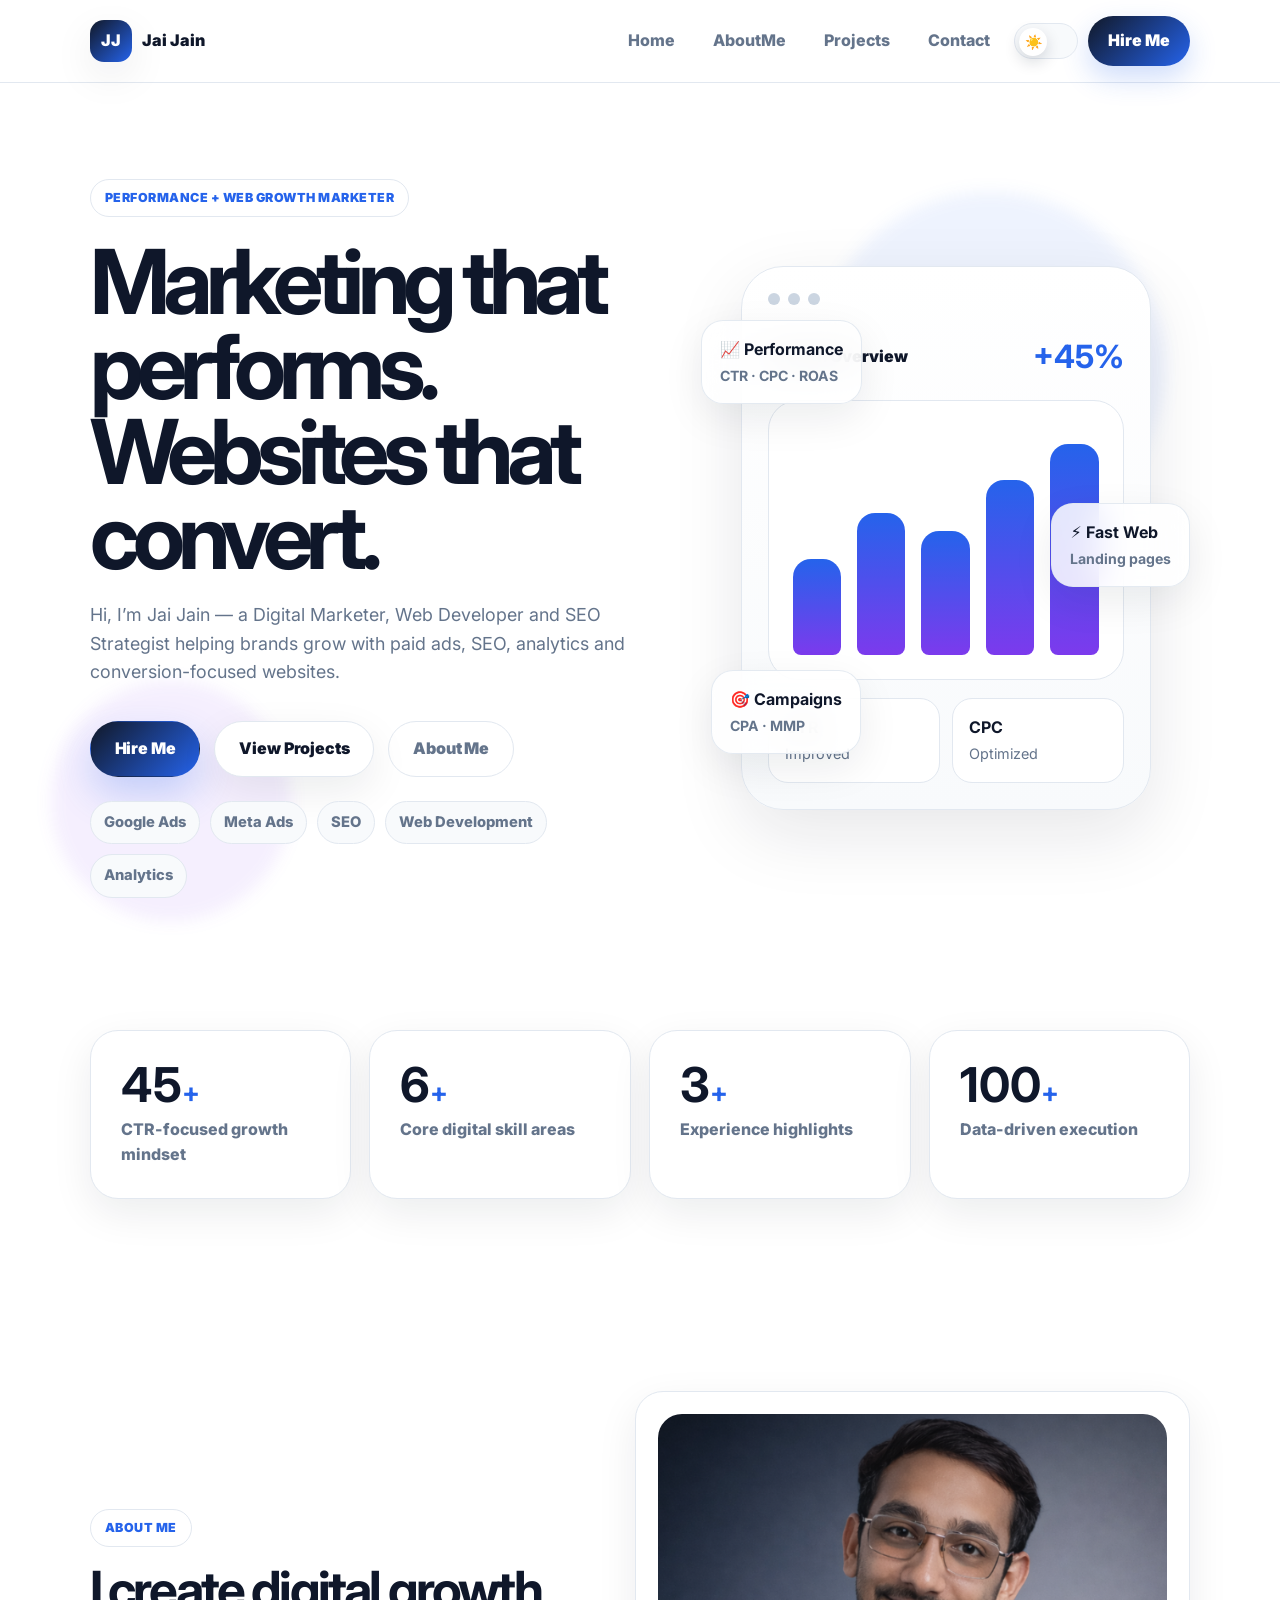
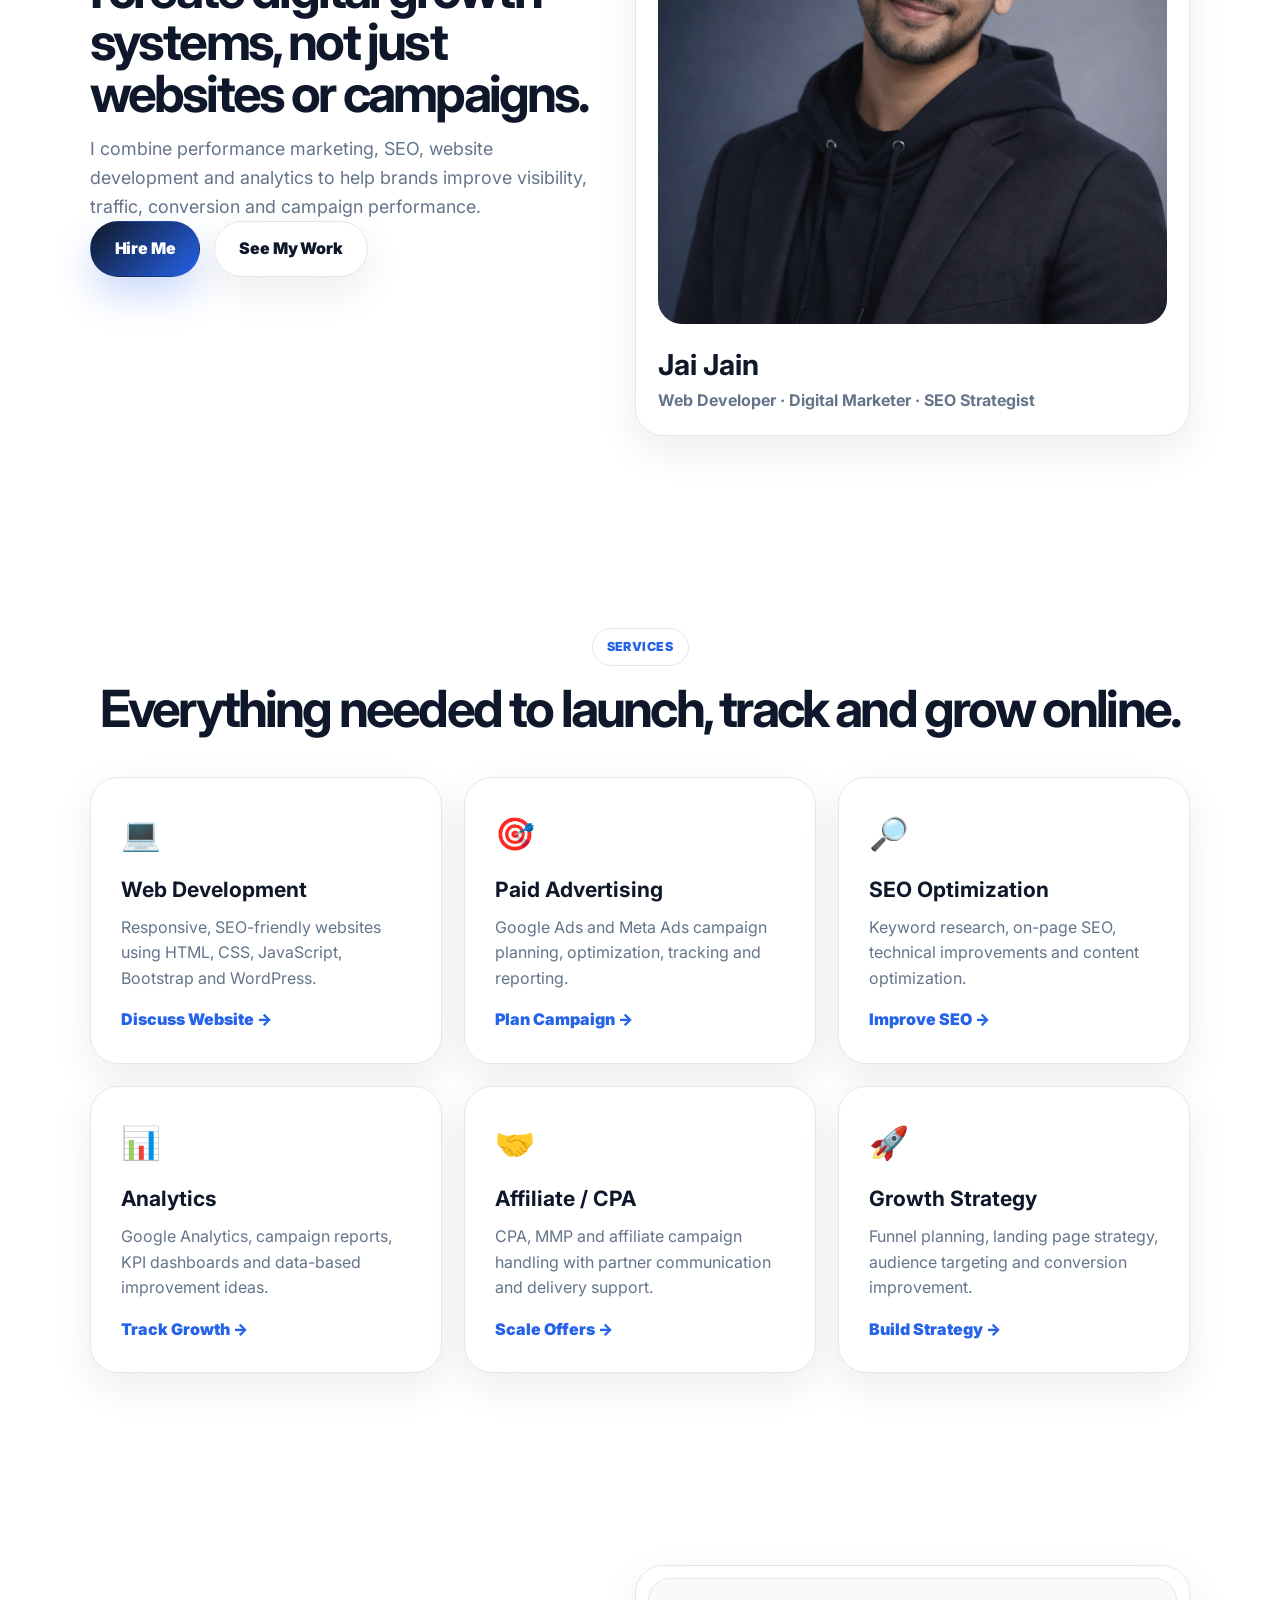
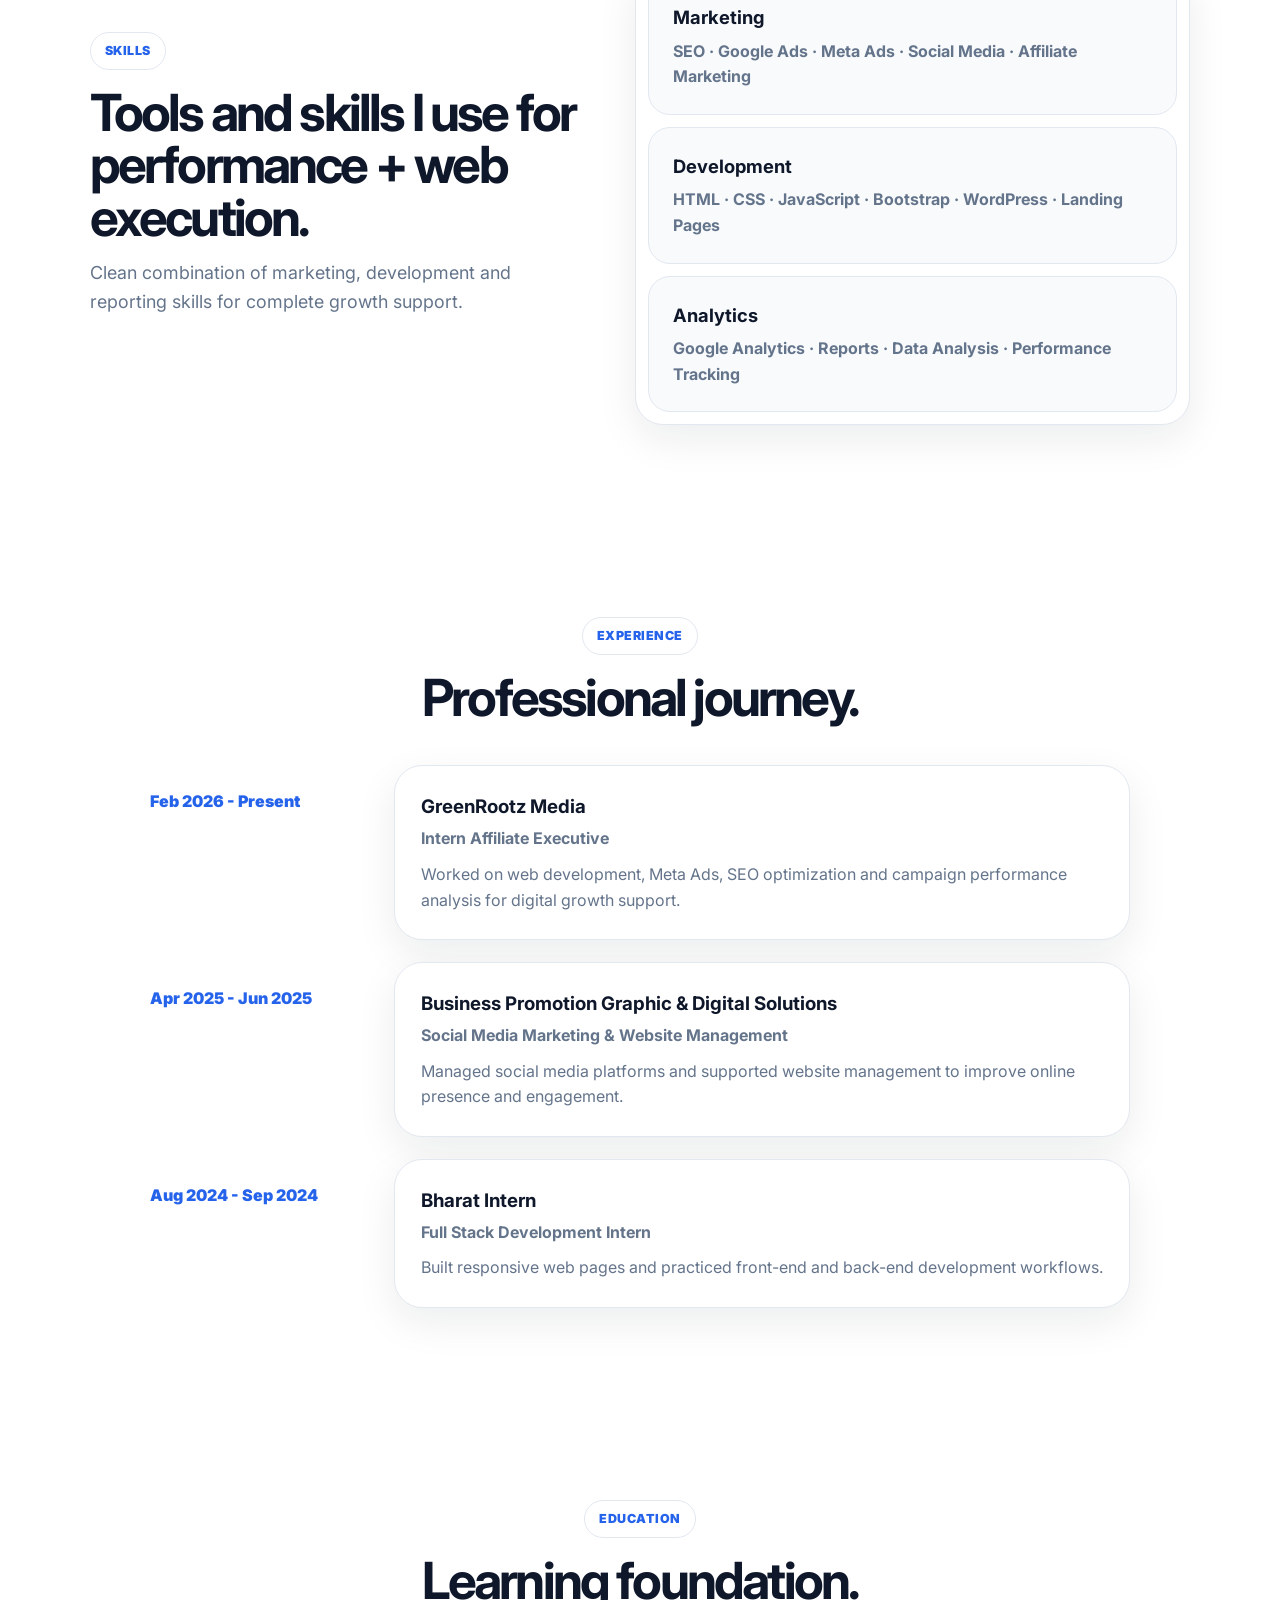
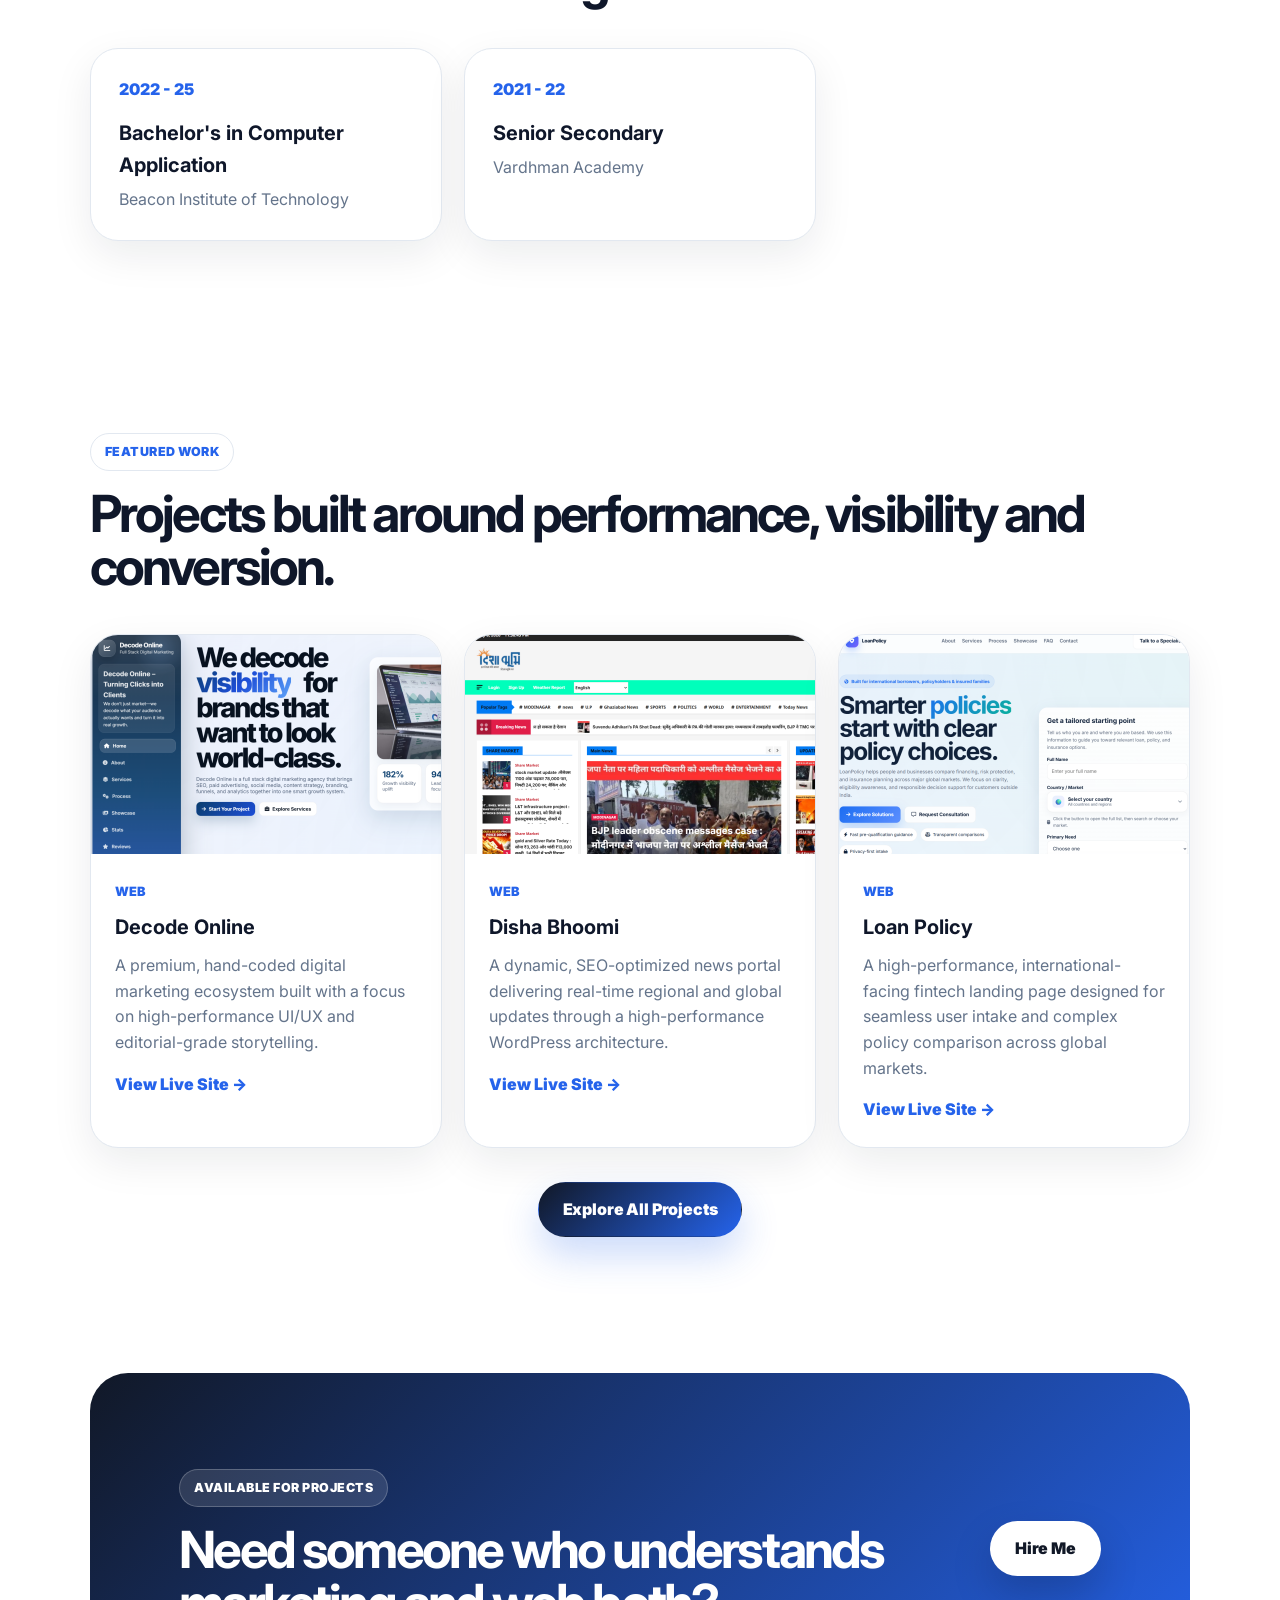
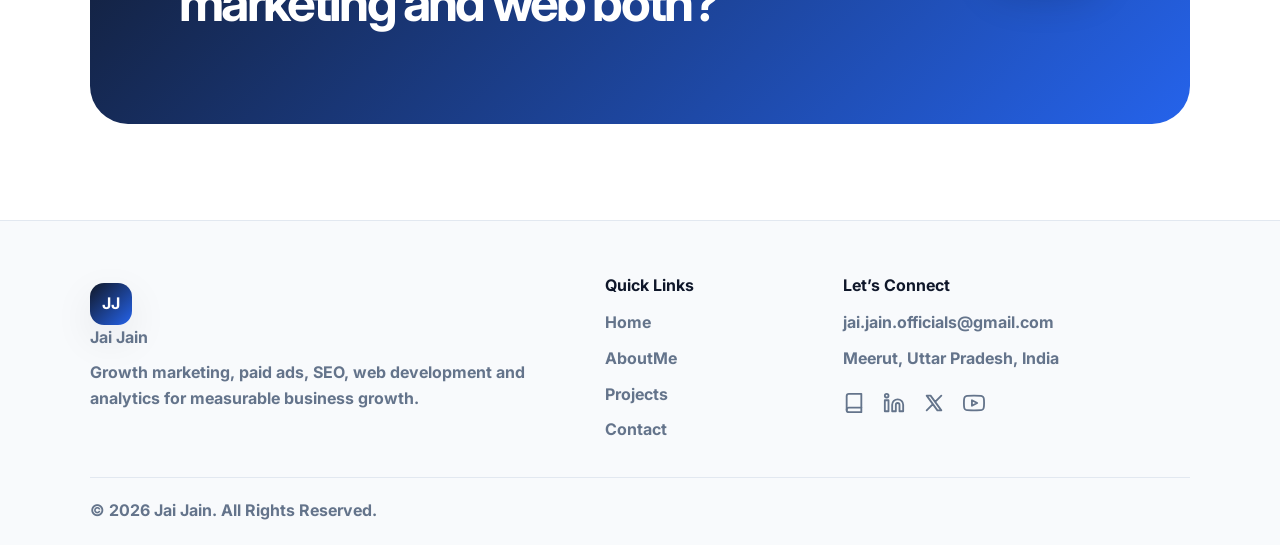
==== index.html @ 730c56a6 "update links" ====
<!DOCTYPE html>
<html lang="en">

<head>
  <meta charset="UTF-8" />
  <meta name="viewport" content="width=device-width, initial-scale=1.0" />
  <meta name="description"
    content="Premium Growth Marketer portfolio for performance marketing, SEO, web development and analytics." />

  <title>Jai Jain | Web Developer & Growth Marketer</title>

  <meta charset="UTF-8">
  <meta name="viewport" content="width=device-width, initial-scale=1.0">

  <meta name="description"
    content="Jai Jain portfolio - Web Developer, SEO Specialist & Growth Marketer. Explore projects, skills, and digital work.">
  <meta name="keywords" content="Jai Jain, Web Developer, SEO, Portfolio, Frontend Developer, Digital Marketing">
  <meta name="author" content="Jai Jain">

  <link rel="canonical" href="https://www.jaijain.in/">

  <!-- Open Graph -->
  <meta property="og:title" content="Jai Jain Portfolio">
  <meta property="og:description" content="Web Developer & Growth Marketer">
  <meta property="og:url" content="https://www.jaijain.in/">
  <meta property="og:type" content="website">

  <!-- Twitter -->
  <meta name="twitter:card" content="summary_large_image">
  <meta name="twitter:title" content="Jai Jain Portfolio">
  <meta name="twitter:description" content="Web Developer & Growth Marketer">


  <title>Jai Jain | Growth Marketer</title>
  <link rel="preconnect" href="https://fonts.googleapis.com">
  <link rel="preconnect" href="https://fonts.gstatic.com" crossorigin>

  <!-- favicon    -->
  <link rel="icon" type="image/png" href="https://www.jaijain.in/assets/images/favicon.png" sizes="48x48">
  <link rel="icon" type="image/png" href="https://www.jaijain.in/assets/images/favicon.png" sizes="96x96">
  <link rel="icon" type="image/png" href="https://www.jaijain.in/assets/images/favicon.png" sizes="192x192">
  <link rel="apple-touch-icon" href="https://www.jaijain.in/assets/images/favicon.png">
  <!-- <link rel="icon" type="image/svg+xml" 
    href="data:image/svg+xml,%3Csvg xmlns='http://www.w3.org/2000/svg' viewBox='0 0 100 100'%3E%3Cdefs%3E%3ClinearGradient id='g' x1='0' y1='0' x2='1' y2='1'%3E%3Cstop offset='0%25' stop-color='%231e3c72'/%3E%3Cstop offset='100%25' stop-color='%232a5298'/%3E%3C/linearGradient%3E%3C/defs%3E%3Crect width='100' height='100' rx='20' fill='url(%23g)'/%3E%3Ctext x='50%25' y='55%25' font-size='45' text-anchor='middle' fill='white' font-family='Arial,sans-serif' font-weight='bold' dy='.3em'%3EJJ%3C/text%3E%3C/svg%3E"> -->
  <link href="https://fonts.googleapis.com/css2?family=Inter:wght@400;500;600;700;800;900&display=swap"
    rel="stylesheet">
  <link rel="stylesheet" href="css/style.css" />

  <!-- Google tag (gtag.js) -->
  <script async src="https://www.googletagmanager.com/gtag/js?id=G-VVVKS3HC2W"></script>
  <script>
    window.dataLayer = window.dataLayer || [];
    function gtag() { dataLayer.push(arguments); }
    gtag('js', new Date());

    gtag('config', 'G-VVVKS3HC2W');
  </script>
</head>

<body>

  <header class="site-header">
    <a class="brand" href="index.html">
      <span class="brand-mark">JJ</span>
      <span class="brand-name">Jai Jain</span>
    </a>

    <button class="menu-toggle" id="menuToggle" aria-label="Open menu">
      <span></span><span></span><span></span>
    </button>

    <nav class="site-nav" id="siteNav">
      <a href="index.html">Home</a>
      <a href="about.html">AboutMe</a>
      <a href="projects.html">Projects</a>
      <a href="contact.html">Contact</a>

      <button class="theme-switch" id="themeToggle" type="button" aria-label="Toggle dark mode">
        <span class="switch-track">
          <span class="switch-thumb">☀️</span>
        </span>
      </button>


      <a class="nav-hire-btn" href="contact.html">Hire Me</a>
    </nav>
  </header>

  <main>
    <section class="hero section">
      <div class="blob blob-one"></div>
      <div class="blob blob-two"></div>

      <div class="hero-copy reveal">
        <span class="eyebrow">Performance + Web Growth Marketer</span>
        <h1>Marketing that performs. Websites that convert.</h1>
        <p class="lead">Hi, I’m Jai Jain — a Digital Marketer, Web Developer and SEO Strategist helping brands grow with
          paid ads, SEO, analytics and conversion-focused websites.</p>

        <div class="hero-actions">
          <a class="btn btn-primary" href="contact.html">Hire Me</a>
          <a class="btn btn-secondary" href="projects.html">View Projects</a>
          <a class="btn btn-clean" href="#about">About Me</a>
        </div>

        <div class="trust-row">
          <span>Google Ads</span><span>Meta Ads</span><span>SEO</span><span>Web Development</span><span>Analytics</span>
        </div>
      </div>

      <div class="hero-visual reveal delay-1">
        <div class="dashboard-card">
          <div class="browser-dots"><span></span><span></span><span></span></div>
          <div class="dashboard-title">
            <span>Growth Overview</span>
            <strong>+45%</strong>
          </div>
          <div class="bars">
            <i style="height:42%"></i><i style="height:62%"></i><i style="height:54%"></i><i style="height:76%"></i><i
              style="height:92%"></i>
          </div>
          <div class="dashboard-metrics">
            <div><strong>CTR</strong><span>Improved</span></div>
            <div><strong>CPC</strong><span>Optimized</span></div>
          </div>
        </div>

        <div class="float-card float-one"><b>📈 Performance</b><span>CTR · CPC · ROAS</span></div>
        <div class="float-card float-two"><b>⚡ Fast Web</b><span>Landing pages</span></div>
        <div class="float-card float-three"><b>🎯 Campaigns</b><span>CPA · MMP</span></div>
      </div>
    </section>

    <section class="stats section reveal">
      <div class="stat-card">
        <h3 data-count="45">0</h3>
        <p>CTR-focused growth mindset</p>
      </div>
      <div class="stat-card">
        <h3 data-count="6">0</h3>
        <p>Core digital skill areas</p>
      </div>
      <div class="stat-card">
        <h3 data-count="3">0</h3>
        <p>Experience highlights</p>
      </div>
      <div class="stat-card">
        <h3 data-count="100">0</h3>
        <p>Data-driven execution</p>
      </div>
    </section>

    <section class="section about-grid" id="about">
      <div class="section-heading reveal">
        <span class="eyebrow">About Me</span>
        <h2>I create digital growth systems, not just websites or campaigns.</h2>
        <p>I combine performance marketing, SEO, website development and analytics to help brands improve visibility,
          traffic, conversion and campaign performance.</p>
        <div class="section-actions">
          <a class="btn btn-primary" href="contact.html">Hire Me</a>
          <a class="btn btn-secondary" href="projects.html">See My Work</a>
        </div>
      </div>

      <div class="profile-card reveal delay-1">
        <img src="assets/images/profile-placeholder.png" alt="Jai Jain profile placeholder">
        <div>
          <h3>Jai Jain</h3>
          <p>Web Developer · Digital Marketer · SEO Strategist</p>
        </div>
      </div>
    </section>

    <section class="section">
      <div class="section-heading center reveal">
        <span class="eyebrow">Services</span>
        <h2>Everything needed to launch, track and grow online.</h2>
      </div>

      <div class="service-grid">
        <article class="service-card reveal"><span>💻</span>
          <h3>Web Development</h3>
          <p>Responsive, SEO-friendly websites using HTML, CSS, JavaScript, Bootstrap and WordPress.</p><a
            href="contact.html">Discuss Website →</a>
        </article>
        <article class="service-card reveal delay-1"><span>🎯</span>
          <h3>Paid Advertising</h3>
          <p>Google Ads and Meta Ads campaign planning, optimization, tracking and reporting.</p><a
            href="contact.html">Plan Campaign →</a>
        </article>
        <article class="service-card reveal delay-2"><span>🔎</span>
          <h3>SEO Optimization</h3>
          <p>Keyword research, on-page SEO, technical improvements and content optimization.</p><a
            href="contact.html">Improve SEO →</a>
        </article>
        <article class="service-card reveal"><span>📊</span>
          <h3>Analytics</h3>
          <p>Google Analytics, campaign reports, KPI dashboards and data-based improvement ideas.</p><a
            href="contact.html">Track Growth →</a>
        </article>
        <article class="service-card reveal delay-1"><span>🤝</span>
          <h3>Affiliate / CPA</h3>
          <p>CPA, MMP and affiliate campaign handling with partner communication and delivery support.</p><a
            href="contact.html">Scale Offers →</a>
        </article>
        <article class="service-card reveal delay-2"><span>🚀</span>
          <h3>Growth Strategy</h3>
          <p>Funnel planning, landing page strategy, audience targeting and conversion improvement.</p><a
            href="contact.html">Build Strategy →</a>
        </article>
      </div>
    </section>

    <section class="section split">
      <div class="section-heading reveal">
        <span class="eyebrow">Skills</span>
        <h2>Tools and skills I use for performance + web execution.</h2>
        <p>Clean combination of marketing, development and reporting skills for complete growth support.</p>
      </div>
      <div class="skill-panel reveal delay-1">
        <div>
          <h4>Marketing</h4>
          <p>SEO · Google Ads · Meta Ads · Social Media · Affiliate Marketing</p>
        </div>
        <div>
          <h4>Development</h4>
          <p>HTML · CSS · JavaScript · Bootstrap · WordPress · Landing Pages</p>
        </div>
        <div>
          <h4>Analytics</h4>
          <p>Google Analytics · Reports · Data Analysis · Performance Tracking</p>
        </div>
      </div>
    </section>

    <section class="section timeline-section">
      <div class="section-heading center reveal">
        <span class="eyebrow">Experience</span>
        <h2>Professional journey.</h2>
      </div>
      <div class="timeline">
        <article class="timeline-item reveal">
          <div class="timeline-date">Feb 2026 - Present</div>
          <div class="timeline-content">
            <h3>GreenRootz Media</h3>
            <h4>Intern Affiliate Executive</h4>
            <p>Worked on web development, Meta Ads, SEO optimization and campaign performance analysis for digital
              growth support.</p>
          </div>
        </article>
        <article class="timeline-item reveal">
          <div class="timeline-date">Apr 2025 - Jun 2025</div>
          <div class="timeline-content">
            <h3>Business Promotion Graphic & Digital Solutions</h3>
            <h4>Social Media Marketing & Website Management</h4>
            <p>Managed social media platforms and supported website management to improve online presence and
              engagement.</p>
          </div>
        </article>
        <article class="timeline-item reveal">
          <div class="timeline-date">Aug 2024 - Sep 2024</div>
          <div class="timeline-content">
            <h3>Bharat Intern</h3>
            <h4>Full Stack Development Intern</h4>
            <p>Built responsive web pages and practiced front-end and back-end development workflows.</p>
          </div>
        </article>
      </div>
    </section>

    <section class="section education-section">
      <div class="section-heading center reveal">
        <span class="eyebrow">Education</span>
        <h2>Learning foundation.</h2>
      </div>
      <div class="education-grid">
        <!-- <article class="education-card reveal"><span>2025 - 26</span><h3>Data Scientist</h3><p>HCL GUVI</p></article> -->
        <article class="education-card reveal delay-1"><span>2022 - 25</span>
          <h3>Bachelor's in Computer Application</h3>
          <p>Beacon Institute of Technology</p>
        </article>
        <article class="education-card reveal delay-2"><span>2021 - 22</span>
          <h3>Senior Secondary</h3>
          <p>Vardhman Academy</p>
        </article>
      </div>
    </section>

    <section class="section featured-projects">
      <div class="section-heading reveal">
        <span class="eyebrow">Featured Work</span>
        <h2>Projects built around performance, visibility and conversion.</h2>
      </div>
      <div class="project-grid compact">
        <article class="project-card reveal"><img src="assets/images/decodeonline.png" alt="decode Online project">
          <div><span>Web</span>
            <h3>Decode Online</h3>
            <p>A premium, hand-coded digital marketing ecosystem built with a focus on high-performance UI/UX and
              editorial-grade storytelling.</p><a href="https://decodeonline.in/" target="_blank">View Live Site →</a>
          </div>
        </article>
        <article class="project-card reveal delay-1"><img src="assets/images/dishabhoomi.png"
            alt="Disha Bhoomi project">
          <div><span>Web</span>
            <h3>Disha Bhoomi</h3>
            <p>A dynamic, SEO-optimized news portal delivering real-time regional and global updates through a
              high-performance WordPress architecture.</p><a href="https://dishabhoomi.com/" target="_blank">View Live
              Site →</a>
          </div>
        </article>
        <article class="project-card reveal delay-2"><img src="assets/images/loanpolicy.png" alt="Loan Policy project">
          <div><span>Web</span>
            <h3>Loan Policy</h3>
            <p>A high-performance, international-facing fintech landing page designed for seamless user intake and
              complex policy comparison across global markets.</p><a
              href="https://decode-with-jai.github.io/loan-policy-template/" target="_blank">View Live Site →</a>
          </div>
        </article>
      </div>
      <div class="center-btn reveal"><a class="btn btn-primary" href="projects.html">Explore All Projects</a></div>
    </section>

    <section class="section cta-section reveal">
      <div>
        <span class="eyebrow">Available for projects</span>
        <h2>Need someone who understands marketing and web both?</h2>
      </div>
      <a class="btn btn-light" href="contact.html">Hire Me</a>
    </section>
  </main>

  <footer class="footer">
    <div class="footer-grid">
      <div>
        <a class="brand footer-brand" href="index.html">
          <span class="brand-mark">JJ</span>
          <span>Jai Jain</span>
        </a>
        <p>Growth marketing, paid ads, SEO, web development and analytics for measurable business growth.</p>
      </div>
      <div>
        <h4>Quick Links</h4>
        <a href="index.html">Home</a>
        <a href="about.html">AboutMe</a>
        <a href="projects.html">Projects</a>
        <a href="contact.html">Contact</a>
      </div>
      <div>
        <h4>Let’s Connect</h4>
        <a href="mailto:jai.jain.officials@gmail.com">jai.jain.officials@gmail.com</a>
        <p>Meerut, Uttar Pradesh, India</p>

        <div class="social-links">
          <a href="https://decodewithjai.blogspot.com/" target="_blank" aria-label="Blog">
            <svg viewBox="0 0 24 24" fill="none" stroke="currentColor" stroke-width="2" stroke-linecap="round"
              stroke-linejoin="round">
              <path d="M4 19.5A2.5 2.5 0 0 1 6.5 17H20"></path>
              <path d="M6.5 2H20v20H6.5A2.5 2.5 0 0 1 4 19.5v-15A2.5 2.5 0 0 1 6.5 2z"></path>
            </svg>
          </a>

          <a href="https://www.linkedin.com/in/-jai-jain/" target="_blank" aria-label="LinkedIn">
            <svg viewBox="0 0 24 24" fill="none" stroke="currentColor" stroke-width="2" stroke-linecap="round"
              stroke-linejoin="round">
              <path d="M16 8a6 6 0 0 1 6 6v7h-4v-7a2 2 0 0 0-2-2 2 2 0 0 0-2 2v7h-4v-7a6 6 0 0 1 6-6z"></path>
              <rect x="2" y="9" width="4" height="12"></rect>
              <circle cx="4" cy="4" r="2"></circle>
            </svg>
          </a>

          <a href="https://x.com/Jai_Jain_" target="_blank" aria-label="X">
            <svg viewBox="0 0 24 24" fill="none" stroke="currentColor" stroke-width="2" stroke-linecap="round"
              stroke-linejoin="round">
              <path d="M4 4l11.733 16h4.267l-11.733 -16zM4 20l6.768 -6.768M13.232 10.768l6.768 -6.768"></path>
            </svg>
          </a>

          <a href="https://www.youtube.com/@decodewiithjai" target="_blank" aria-label="YouTube">
            <svg viewBox="0 0 24 24" fill="none" stroke="currentColor" stroke-width="2" stroke-linecap="round"
              stroke-linejoin="round">
              <path
                d="M22.54 6.42a2.78 2.78 0 0 0-1.94-2C18.88 4 12 4 12 4s-6.88 0-8.6.42a2.78 2.78 0 0 0-1.94 2C1 8.14 1 12 1 12s0 3.86.42 5.58a2.78 2.78 0 0 0 1.94 2C5.12 20 12 20 12 20s6.88 0 8.6-.42a2.78 2.78 0 0 0 1.94-2C23 15.86 23 12 23 12s0-3.86-.42-5.58z">
              </path>
              <polygon points="9.75 15.02 15.5 12 9.75 8.98 9.75 15.02"></polygon>
            </svg>
          </a>
        </div>
      </div>
    </div>
    <div class="footer-bottom">© 2026 Jai Jain. All Rights Reserved.</div>
  </footer>
  <script src="js/script.js"></script>
</body>

</html>
---- css/style.css ----
:root{
  --bg:#ffffff;
  --soft:#f8fafc;
  --card:#ffffff;
  --text:#0f172a;
  --muted:#64748b;
  --line:#e2e8f0;
  --primary:#111827;
  --blue:#2563eb;
  --purple:#7c3aed;
  --success:#059669;
  --shadow:0 24px 70px rgba(15,23,42,.10);
  --shadow-soft:0 14px 40px rgba(15,23,42,.08);
  --radius:28px;
}

body.dark{
  --bg:#070a12;
  --soft:#0f172a;
  --card:#111827;
  --text:#f8fafc;
  --muted:#cbd5e1;
  --line:#273449;
  --primary:#f8fafc;
  --blue:#60a5fa;
  --purple:#a78bfa;
  --shadow:0 24px 70px rgba(0,0,0,.42);
  --shadow-soft:0 14px 40px rgba(0,0,0,.32);
}

*{box-sizing:border-box;margin:0;padding:0}
html{scroll-behavior:smooth}
body{
  font-family:'Inter',system-ui,-apple-system,BlinkMacSystemFont,"Segoe UI",sans-serif;
  background:var(--bg);
  color:var(--text);
  line-height:1.6;
  transition:background .28s ease,color .28s ease;
}
a{text-decoration:none;color:inherit}
img{display:block;max-width:100%}
.section{padding:96px 7%}

/* Header */
.site-header{
  position:sticky;
  top:0;
  z-index:3000;
  display:flex;
  justify-content:space-between;
  align-items:center;
  padding:16px 7%;
  background:rgba(255,255,255,.82);
  backdrop-filter:blur(20px);
  border-bottom:1px solid var(--line);
}
body.dark .site-header{background:rgba(7,10,18,.82)}
.brand{display:flex;align-items:center;gap:10px;font-weight:900}
.brand-mark{
  width:42px;height:42px;border-radius:14px;
  display:grid;place-items:center;
  background:linear-gradient(135deg,#111827,#2563eb);
  color:white;
  box-shadow:var(--shadow-soft);
}
.site-nav{display:flex;align-items:center;gap:10px}
.site-nav a:not(.nav-hire-btn){
  padding:10px 14px;
  border-radius:999px;
  color:var(--muted);
  font-weight:800;
}
.site-nav a:not(.nav-hire-btn):hover{background:var(--soft);color:var(--text)}
.nav-hire-btn{
  padding:12px 20px;
  border-radius:999px;
  color:white;
  background:linear-gradient(135deg,#111827,#2563eb);
  font-weight:900;
  box-shadow:0 12px 28px rgba(37,99,235,.22);
  transition:.25s ease;
}
.nav-hire-btn:hover{transform:translateY(-2px);box-shadow:0 18px 38px rgba(37,99,235,.30)}
.theme-switch{
  width:64px;height:36px;
  padding:0;
  border:1px solid var(--line);
  border-radius:999px;
  background:var(--soft);
  cursor:pointer;
  position:relative;
}
.switch-track{display:block;position:relative;width:100%;height:100%}
.switch-thumb{
  position:absolute;left:4px;top:4px;
  width:28px;height:28px;
  display:grid;place-items:center;
  border-radius:50%;
  background:white;
  box-shadow:0 6px 16px rgba(15,23,42,.16);
  font-size:14px;
  transition:.28s ease;
}
body.dark .switch-thumb{left:30px;background:#1e293b}
.menu-toggle{display:none;background:transparent;border:0;gap:5px;flex-direction:column}
.menu-toggle span{width:24px;height:2px;background:var(--text);display:block;border-radius:99px}

/* Buttons */
.btn{
  display:inline-flex;
  align-items:center;
  justify-content:center;
  gap:8px;
  min-height:52px;
  padding:14px 24px;
  border-radius:999px;
  border:1px solid transparent;
  font-weight:900;
  letter-spacing:-.01em;
  cursor:pointer;
  transition:transform .24s ease, box-shadow .24s ease, background .24s ease, border-color .24s ease;
}
.btn:hover{transform:translateY(-3px)}
.btn-primary{
  background:linear-gradient(135deg,#111827,#2563eb);
  color:white;
  box-shadow:0 18px 38px rgba(37,99,235,.24);
}
.btn-primary:hover{box-shadow:0 24px 52px rgba(37,99,235,.32)}
.btn-secondary{
  background:var(--card);
  color:var(--text);
  border-color:var(--line);
  box-shadow:var(--shadow-soft);
}
.btn-secondary:hover{border-color:var(--blue)}
.btn-clean{
  background:transparent;
  color:var(--muted);
  border-color:var(--line);
}
.btn-clean:hover{background:var(--soft);color:var(--text)}
.btn-light{
  background:white;
  color:#111827;
  box-shadow:0 18px 40px rgba(0,0,0,.18);
}
.section-actions,.hero-actions,.page-actions{display:flex;gap:14px;flex-wrap:wrap}

/* Hero */
.hero{
  min-height:calc(100vh - 75px);
  display:grid;
  grid-template-columns:1.05fr .95fr;
  align-items:center;
  gap:70px;
  position:relative;
  overflow:visible;
}
.blob{position:absolute;border-radius:999px;pointer-events:none;z-index:0;filter:blur(8px)}
.blob-one{width:350px;height:350px;background:rgba(37,99,235,.08);right:9%;top:12%}
.blob-two{width:240px;height:240px;background:rgba(124,58,237,.08);left:4%;bottom:8%}
.hero-copy,.hero-visual{position:relative;z-index:5}
.eyebrow{
  display:inline-flex;
  align-items:center;
  padding:8px 14px;
  border-radius:999px;
  border:1px solid var(--line);
  background:var(--card);
  color:var(--blue);
  font-size:.78rem;
  font-weight:900;
  text-transform:uppercase;
  letter-spacing:.04em;
}
.hero h1,.page-hero h1{
  font-size:clamp(3.1rem,7vw,6.3rem);
  line-height:.95;
  letter-spacing:-.075em;
  margin:22px 0;
}
.lead,.page-hero p,.section-heading p{
  color:var(--muted);
  font-size:1.12rem;
  max-width:740px;
}
.hero-actions{margin:34px 0 24px}
.trust-row{display:flex;gap:10px;flex-wrap:wrap}
.trust-row span{
  padding:9px 13px;
  border:1px solid var(--line);
  border-radius:999px;
  background:var(--soft);
  color:var(--muted);
  font-weight:800;
  font-size:.92rem;
}

/* Hero visual fixed upper layer */
.hero-visual{
  min-height:560px;
  display:grid;
  place-items:center;
  overflow:visible;
}
.dashboard-card{
  width:min(410px,92vw);
  min-height:520px;
  border-radius:42px;
  background:linear-gradient(180deg,var(--card),var(--soft));
  border:1px solid var(--line);
  box-shadow:var(--shadow);
  padding:26px;
  position:relative;
  z-index:20;
}
.browser-dots{display:flex;gap:8px;margin-bottom:26px}
.browser-dots span{width:12px;height:12px;border-radius:50%;background:#cbd5e1}
.dashboard-title{display:flex;justify-content:space-between;align-items:center;margin-bottom:18px}
.dashboard-title span{font-weight:900}
.dashboard-title strong{font-size:2rem;color:var(--blue)}
.bars{
  height:280px;
  display:flex;
  align-items:end;
  gap:16px;
  padding:24px;
  border-radius:30px;
  background:var(--bg);
  border:1px solid var(--line);
}
.bars i{
  flex:1;
  border-radius:18px 18px 8px 8px;
  background:linear-gradient(180deg,var(--blue),var(--purple));
}
.dashboard-metrics{display:grid;grid-template-columns:1fr 1fr;gap:12px;margin-top:18px}
.dashboard-metrics div{padding:16px;border-radius:20px;background:var(--bg);border:1px solid var(--line)}
.dashboard-metrics strong{display:block}
.dashboard-metrics span{color:var(--muted);font-size:.9rem}
.float-card{
  position:absolute;
  z-index:999;
  padding:16px 18px;
  border-radius:22px;
  display:grid;
  gap:2px;
  background:rgba(255,255,255,.86);
  backdrop-filter:blur(18px);
  border:1px solid rgba(226,232,240,.9);
  box-shadow:var(--shadow-soft);
  animation:float 4.5s ease-in-out infinite;
}
body.dark .float-card{background:rgba(17,24,39,.86);border-color:#273449}
.float-card span{color:var(--muted);font-size:.88rem;font-weight:700}
.float-one{top:62px;left:0}
.float-two{right:0;top:245px;animation-delay:.7s}
.float-three{left:10px;bottom:64px;animation-delay:1.2s}
@keyframes float{0%,100%{transform:translateY(0)}50%{transform:translateY(-18px)}}

/* Sections */
.stats{
  display:grid;
  grid-template-columns:repeat(4,1fr);
  gap:18px;
  padding-top:36px;
}
.stat-card,.service-card,.education-card,.timeline-content,.contact-card,.contact-form,.profile-card,.skill-panel,.project-card{
  background:var(--card);
  border:1px solid var(--line);
  border-radius:var(--radius);
  box-shadow:var(--shadow-soft);
}
.stat-card{padding:30px}
.stat-card h3{font-size:3rem;line-height:1}
.stat-card h3::after{content:"+";font-size:1.7rem;color:var(--blue)}
.stat-card p{color:var(--muted);font-weight:800;margin-top:8px}
.section-heading{margin-bottom:42px}
.section-heading.center{text-align:center;margin-inline:auto}
.section-heading.center p{margin-inline:auto}
.section-heading h2{
  font-size:clamp(2rem,4vw,4rem);
  line-height:1.02;
  letter-spacing:-.055em;
  margin:16px 0;
}
.about-grid,.split,.contact-grid{
  display:grid;
  grid-template-columns:.95fr 1.05fr;
  gap:42px;
  align-items:center;
}
.profile-card{padding:22px;display:grid;gap:18px}
.profile-card img{border-radius:24px;background:var(--soft)}
.profile-card h3{font-size:1.8rem}
.profile-card p{color:var(--muted);font-weight:700}
.service-grid,.education-grid,.project-grid{
  display:grid;
  grid-template-columns:repeat(3,1fr);
  gap:22px;
}
.service-card{padding:30px;transition:.24s ease}
.service-card:hover,.project-card:hover{transform:translateY(-7px)}
.service-card span{font-size:2rem}
.service-card h3{font-size:1.32rem;margin:14px 0 8px}
.service-card p,.education-card p,.timeline-content p,.project-card p{color:var(--muted)}
.service-card a,.project-card a{display:inline-block;margin-top:16px;color:var(--blue);font-weight:900}
.skill-panel{padding:12px;display:grid;gap:12px}
.skill-panel div{padding:24px;border-radius:22px;background:var(--soft);border:1px solid var(--line)}
.skill-panel h4{font-size:1.15rem;margin-bottom:6px}
.skill-panel p{color:var(--muted);font-weight:700}
.timeline{max-width:980px;margin:0 auto;display:grid;gap:22px}
.timeline-item{display:grid;grid-template-columns:220px 1fr;gap:24px;align-items:start}
.timeline-date{font-weight:900;color:var(--blue);padding-top:24px}
.timeline-content{padding:26px}
.timeline-content h4{color:var(--muted);margin:4px 0 10px}
.education-card{padding:28px}
.education-card span{font-weight:900;color:var(--blue)}
.education-card h3{font-size:1.25rem;margin:14px 0 6px}
.project-card{overflow:hidden;transition:.24s ease}
.project-card img{aspect-ratio:16/10;object-fit:cover;background:var(--soft)}
.project-card div{padding:24px}
.project-card span{color:var(--blue);font-weight:900;font-size:.8rem;text-transform:uppercase}
.project-card h3{font-size:1.25rem;margin:8px 0 10px}
.center-btn{text-align:center;margin-top:34px}
.cta-section{
  margin:40px 7% 96px;
  border-radius:38px;
  background:linear-gradient(135deg,#111827,#2563eb);
  color:white;
  display:flex;
  align-items:center;
  justify-content:space-between;
  gap:24px;
}
.cta-section .eyebrow{background:rgba(255,255,255,.12);border-color:rgba(255,255,255,.22);color:white}
.cta-section h2{font-size:clamp(2rem,4vw,4rem);line-height:1.02;letter-spacing:-.055em;margin-top:16px;max-width:780px}

/* Pages */
.page-hero{text-align:center;padding-top:118px;padding-bottom:64px}
.page-hero .eyebrow,.page-hero p{margin-inline:auto}
.page-actions{justify-content:center;margin-top:28px}
.filter-bar{display:flex;justify-content:center;flex-wrap:wrap;gap:10px;margin-bottom:34px}
.filter-btn{
  border:1px solid var(--line);
  background:var(--card);
  color:var(--text);
  padding:12px 18px;
  border-radius:999px;
  font-weight:900;
  cursor:pointer;
  transition:.24s ease;
}
.filter-btn.active,.filter-btn:hover{background:linear-gradient(135deg,#111827,#2563eb);color:white;transform:translateY(-2px)}
.contact-grid{align-items:start}
.contact-info h2{font-size:2rem;margin-bottom:22px}
.contact-card{padding:22px;display:flex;gap:14px;align-items:flex-start;margin-bottom:14px}
.contact-card span{font-size:1.6rem}
.contact-card a,.contact-card p{color:var(--muted);font-weight:700}
.contact-form{padding:30px;display:grid;gap:18px}
.contact-form label{font-weight:900}
.contact-form input,.contact-form select,.contact-form textarea{
  width:100%;
  margin-top:8px;
  padding:15px 16px;
  border-radius:16px;
  border:1px solid var(--line);
  background:var(--soft);
  color:var(--text);
  outline:none;
  font:inherit;
}
.contact-form input:focus,.contact-form textarea:focus,.contact-form select:focus{border-color:var(--blue);box-shadow:0 0 0 4px rgba(37,99,235,.12)}
.form-note{color:var(--muted);font-size:.92rem}

/* Footer */
.footer{border-top:1px solid var(--line);background:var(--soft);padding:52px 7% 22px}
.footer-grid{display:grid;grid-template-columns:1.4fr .6fr 1fr;gap:30px}
.footer p,.footer a{display:block;color:var(--muted);margin-top:10px;font-weight:700}
.footer h4{margin-bottom:12px}
.footer-bottom{border-top:1px solid var(--line);margin-top:34px;padding-top:20px;color:var(--muted);font-weight:700}

/* Animations */
.reveal{opacity:0;transform:translateY(24px);transition:opacity .7s ease,transform .7s ease}
.reveal.show{opacity:1;transform:translateY(0)}
.delay-1{transition-delay:.12s}
.delay-2{transition-delay:.22s}

@media(max-width:1050px){
  .hero,.about-grid,.split,.contact-grid{grid-template-columns:1fr}
  .hero{gap:32px;padding-top:70px}
  .stats,.service-grid,.education-grid,.project-grid{grid-template-columns:repeat(2,1fr)}
}
@media(max-width:760px){
  .section{padding:72px 5%}
  .site-header{padding:14px 5%}
  .menu-toggle{display:flex}
  .site-nav{
    position:absolute;
    top:72px;
    left:5%;
    right:5%;
    display:none;
    flex-direction:column;
    align-items:stretch;
    padding:14px;
    border:1px solid var(--line);
    border-radius:24px;
    background:var(--card);
    box-shadow:var(--shadow);

    .theme-switch {
    width: 64px !important;       /* Fix the width so it's not full-screen */
    margin: 15px auto !important; /* This forces it to the center */
    display: flex !important;     /* Ensures it stays visible */
    justify-content: center;
  }

  .switch-track {
    width: 100%;
  }
  }
  .site-nav.open{display:flex}
  .site-nav a,.theme-switch,.nav-hire-btn{width:100%;justify-content:center;text-align:center}
  .theme-switch{margin:auto}
  .hero h1,.page-hero h1{font-size:3.1rem}
  .hero-actions,.section-actions,.page-actions{flex-direction:column}
  .btn{width:100%}
  .stats,.service-grid,.education-grid,.project-grid{grid-template-columns:1fr}
  .timeline-item{grid-template-columns:1fr}
  .timeline-date{padding-top:0}
  .footer-grid{grid-template-columns:1fr}
  .cta-section{margin:20px 5% 72px;flex-direction:column;align-items:flex-start}
  .hero-visual{display:block;min-height:auto}
  .dashboard-card{margin:auto}
  .float-card{position:relative;top:auto;left:auto;right:auto;bottom:auto;width:100%;margin-top:12px;animation:none}
}

/* social media links css  */

.social-links {
  display: flex;
  gap: 18px;
  margin-top: 20px;
}

.social-links a {
  display: inline-flex;
  transition: transform 0.3s cubic-bezier(0.175, 0.885, 0.32, 1.275);
  margin-top: 0 !important;
}

.social-links svg {
  width: 22px;
  height: 22px;
  color: var(--muted);
  transition: color 0.3s ease;
}

.social-links a:hover {
  transform: translateY(-4px);
}

.social-links a:hover svg {
  color: var(--blue);
}

/* Ensure icons stay together on mobile */
@media (max-width: 760px) {
  .social-links {
    margin-top: 25px;
    gap: 22px;
  }
}
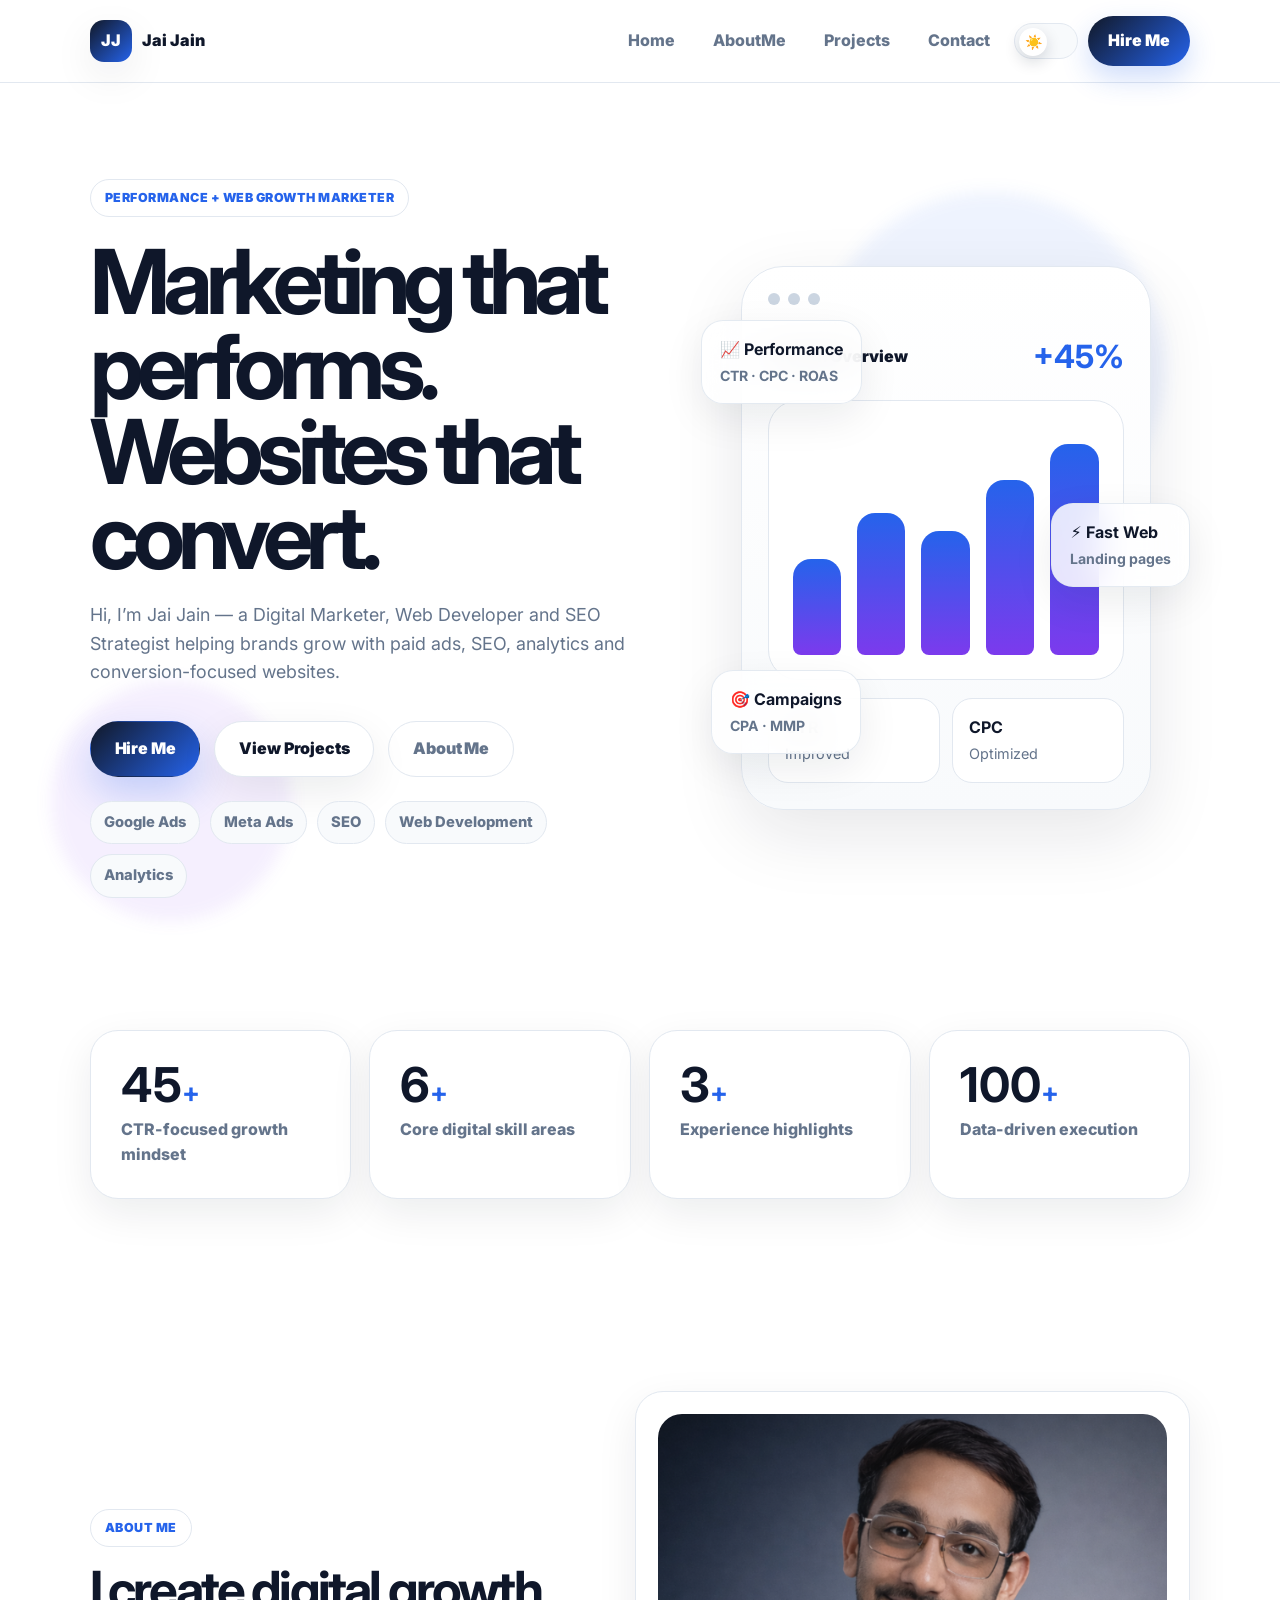
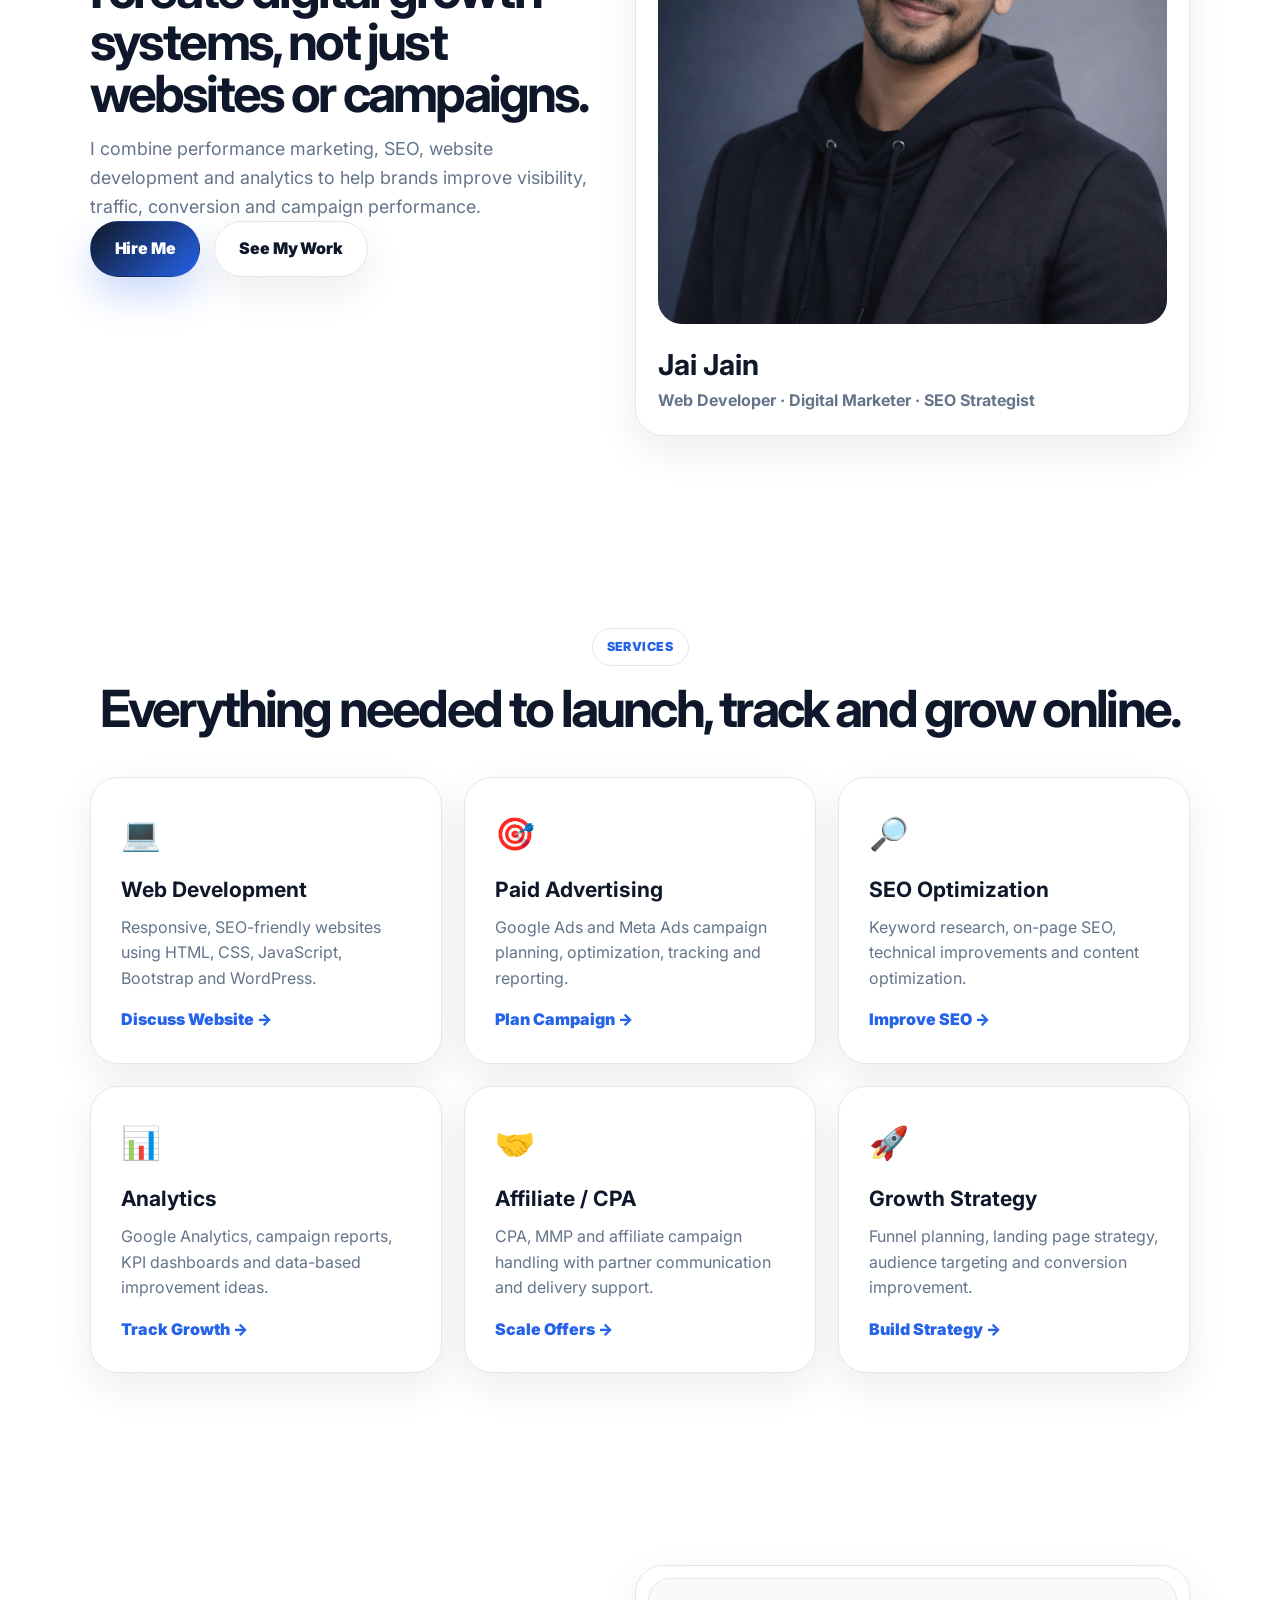
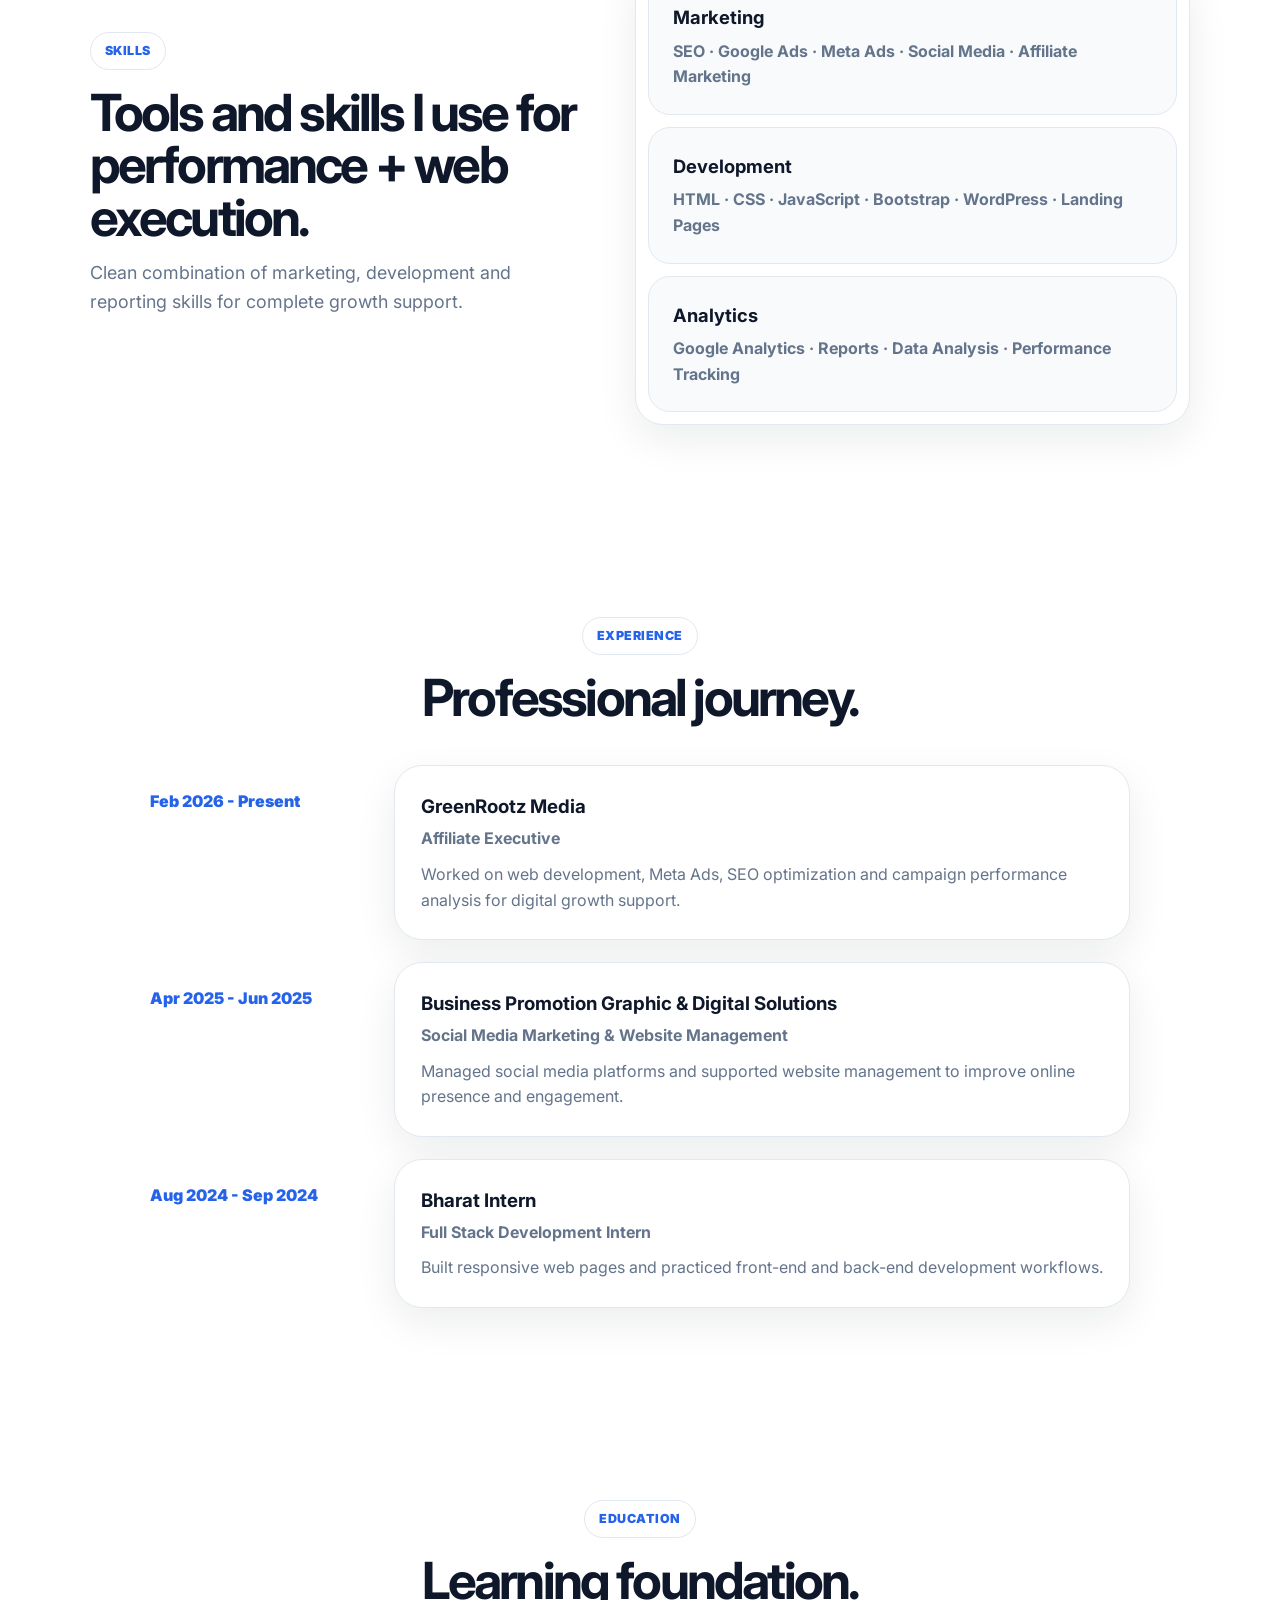
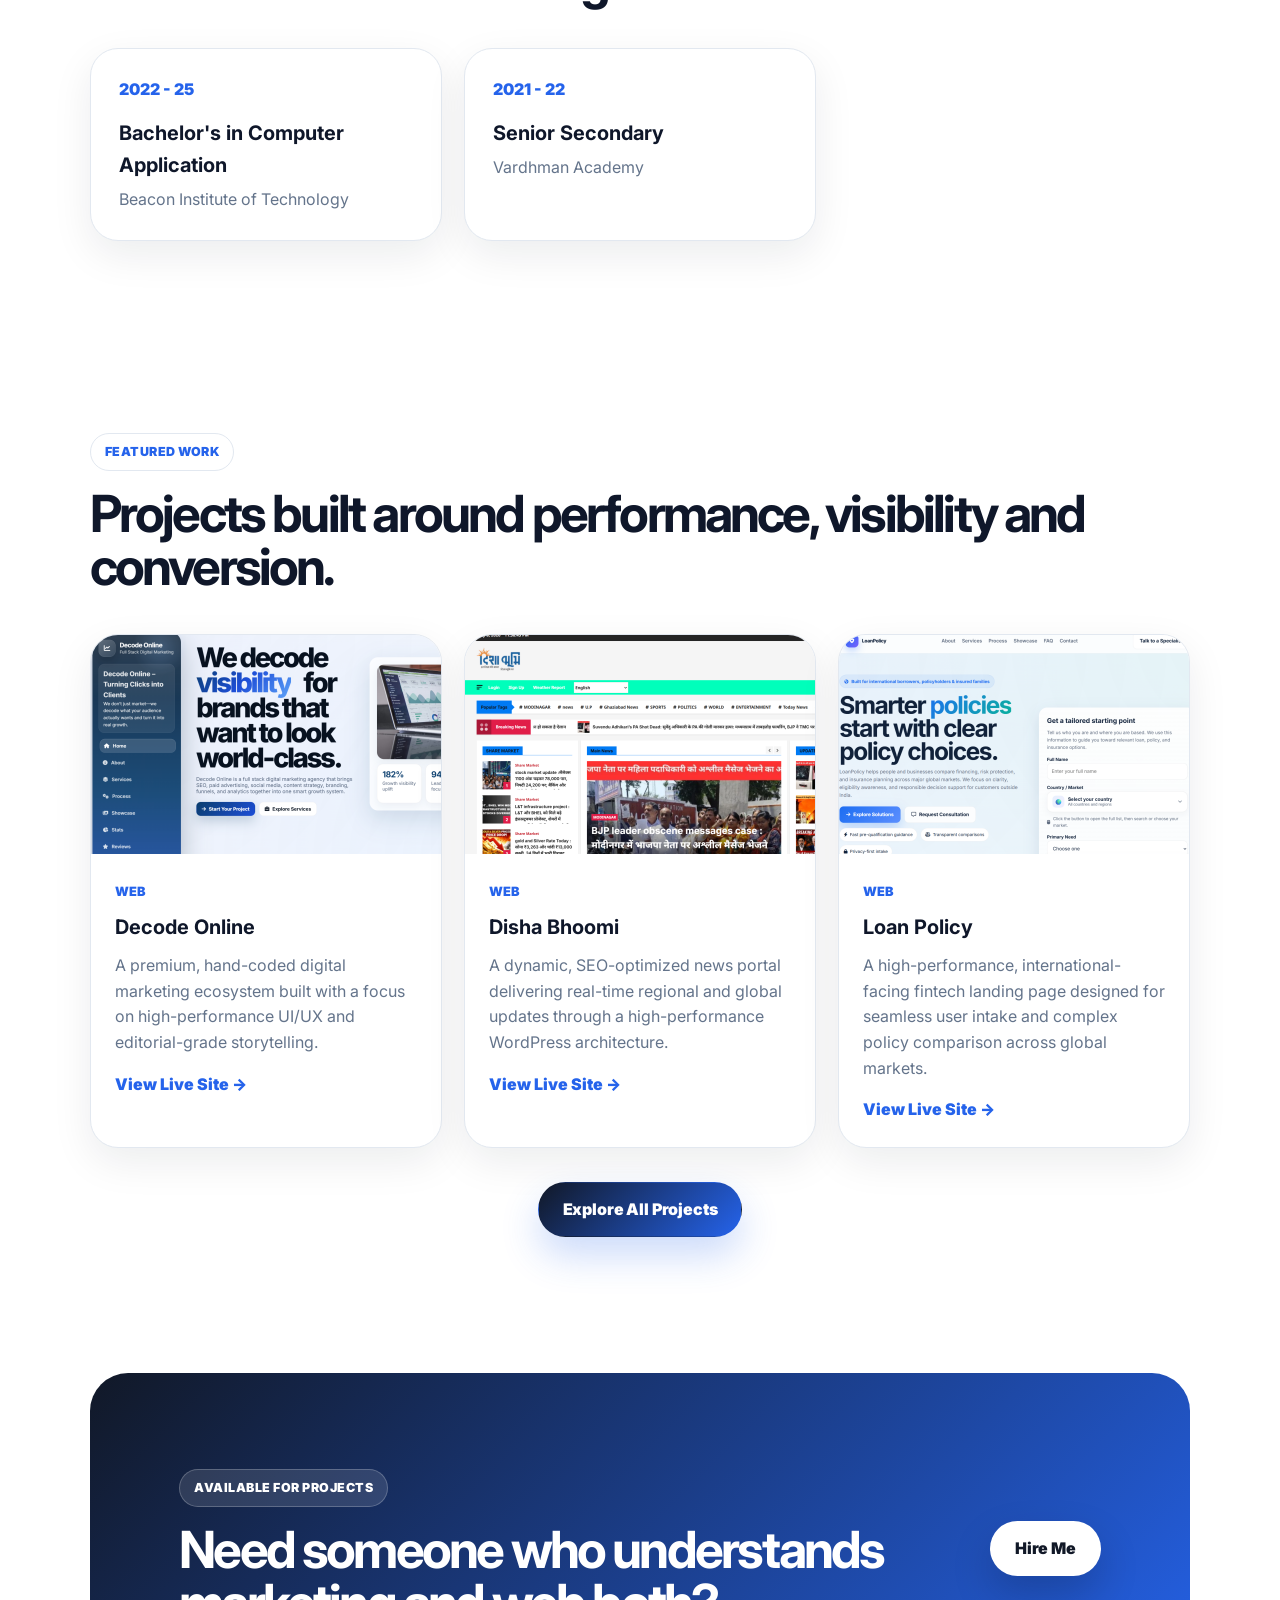
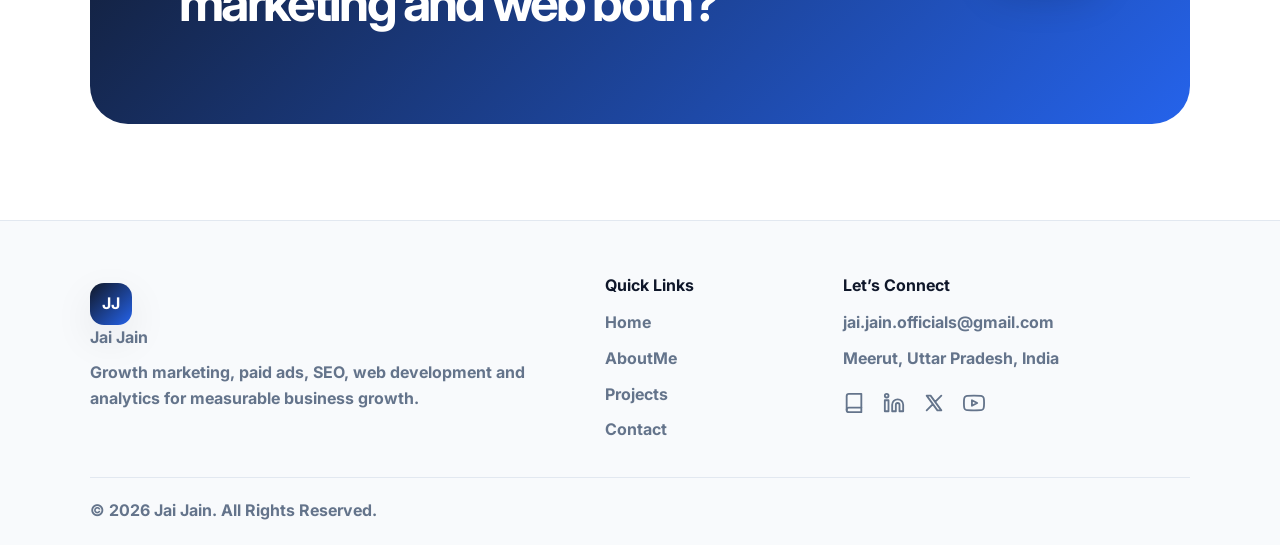
==== commit 398a8830: "add projects" ====
--- a/index.html
+++ b/index.html
@@ -163,7 +163,7 @@
       </div>
 
       <div class="profile-card reveal delay-1">
-        <img src="assets/images/profile-placeholder.png" alt="Jai Jain profile placeholder">
+        <img src="assets/images/jaijain.png" alt="Jai Jain profile placeholder">
         <div>
           <h3>Jai Jain</h3>
           <p>Web Developer · Digital Marketer · SEO Strategist</p>
@@ -243,7 +243,7 @@
           <div class="timeline-date">Feb 2026 - Present</div>
           <div class="timeline-content">
             <h3>GreenRootz Media</h3>
-            <h4>Intern Affiliate Executive</h4>
+            <h4>Affiliate Executive</h4>
             <p>Worked on web development, Meta Ads, SEO optimization and campaign performance analysis for digital
               growth support.</p>
           </div>
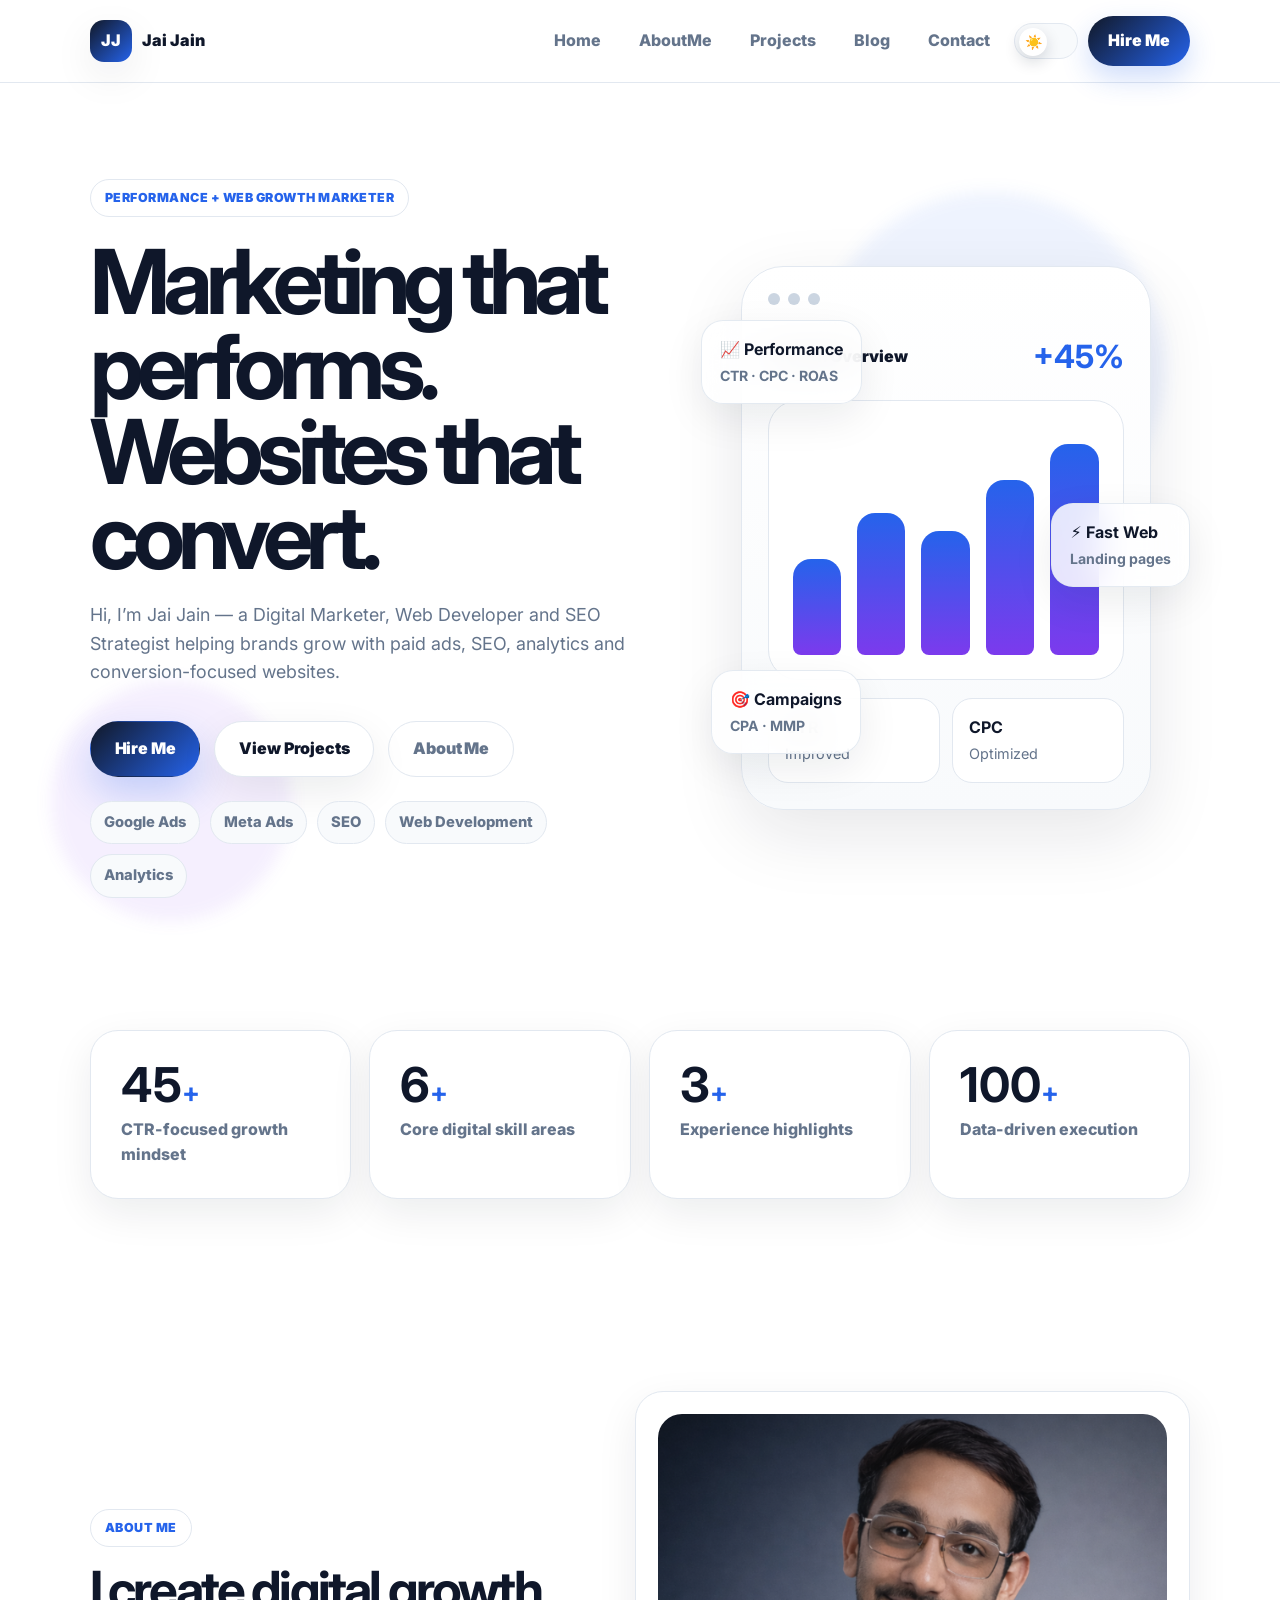
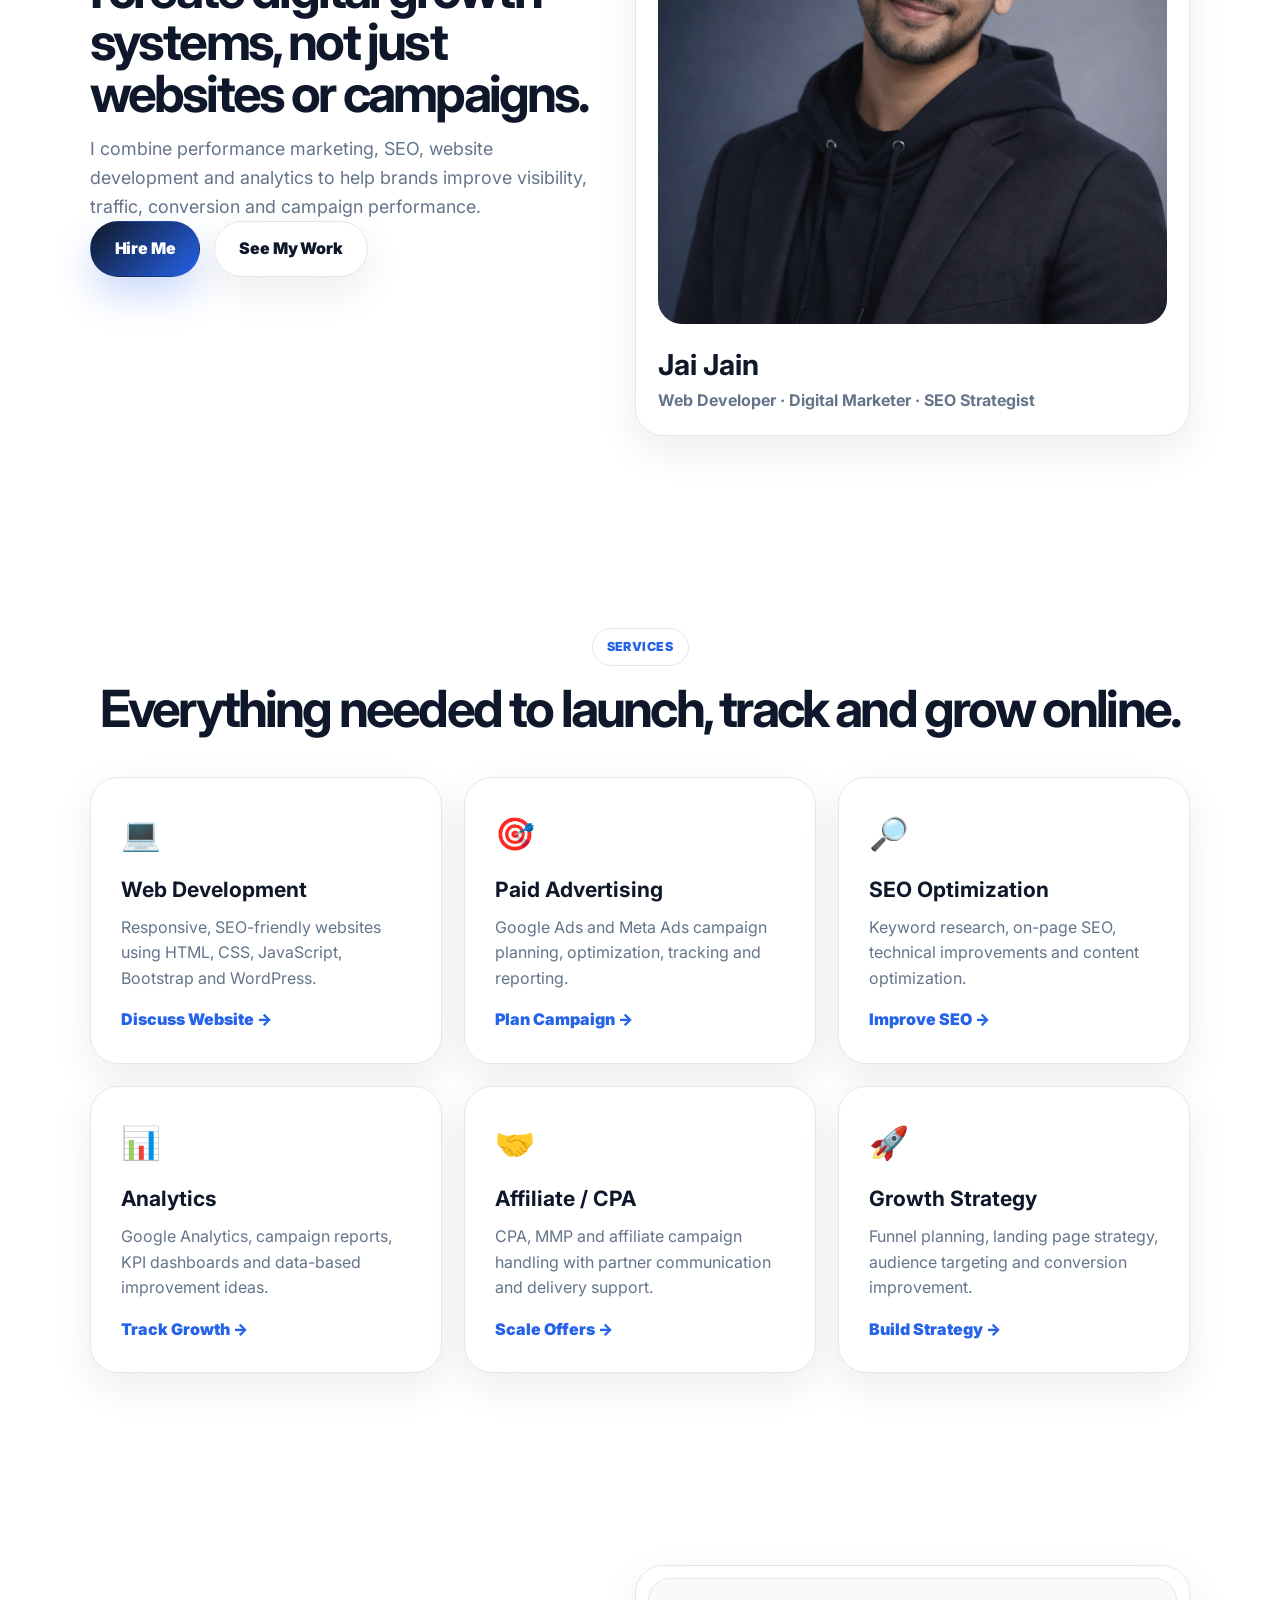
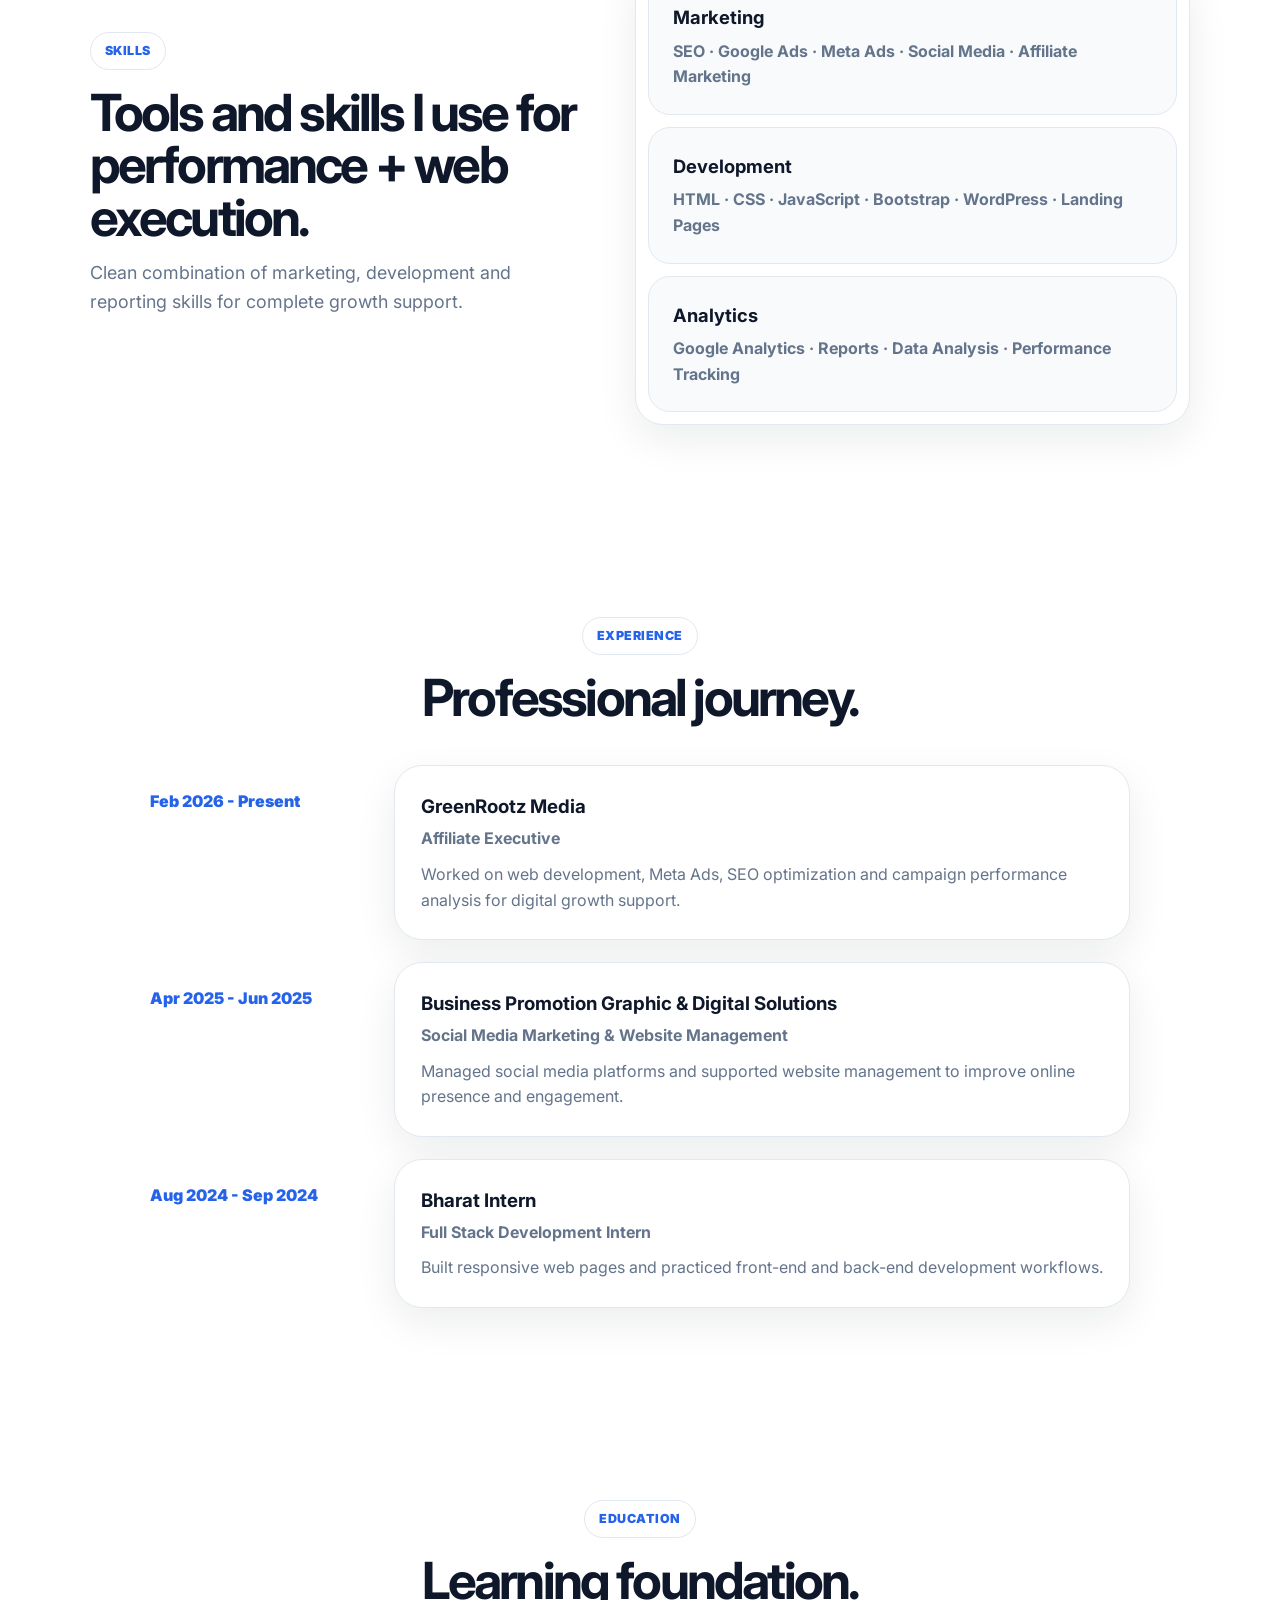
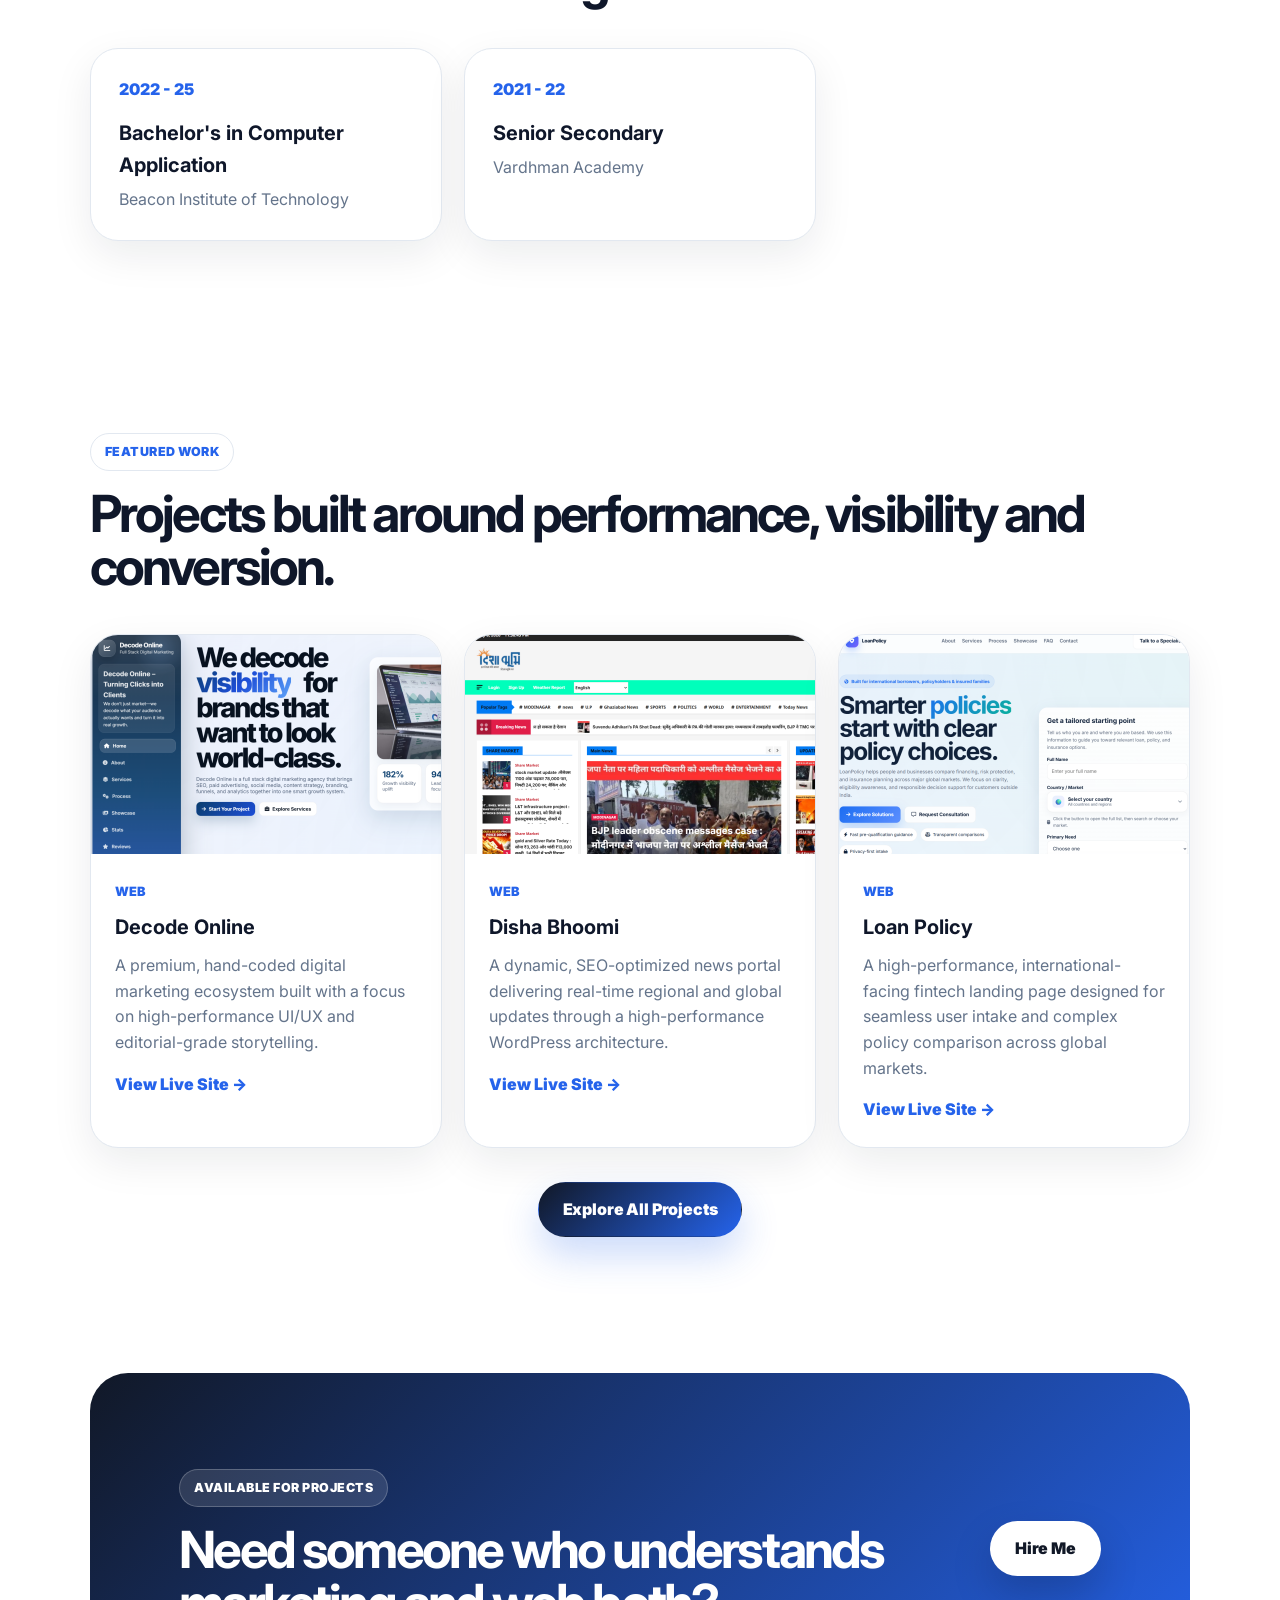
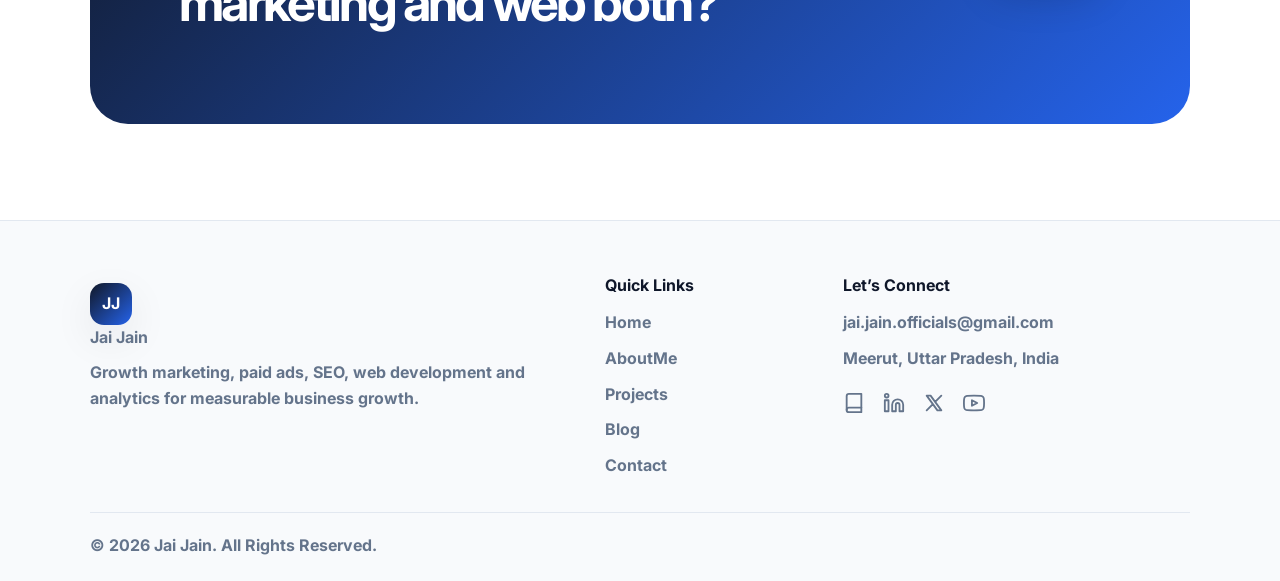
==== commit 8e77ab6f: "add blog page" ====
--- a/index.html
+++ b/index.html
@@ -73,6 +73,7 @@
       <a href="index.html">Home</a>
       <a href="about.html">AboutMe</a>
       <a href="projects.html">Projects</a>
+      <a href="blog.html">Blog</a>
       <a href="contact.html">Contact</a>
 
       <button class="theme-switch" id="themeToggle" type="button" aria-label="Toggle dark mode">
@@ -343,6 +344,7 @@
         <a href="index.html">Home</a>
         <a href="about.html">AboutMe</a>
         <a href="projects.html">Projects</a>
+        <a href="blog.html">Blog</a>
         <a href="contact.html">Contact</a>
       </div>
       <div>
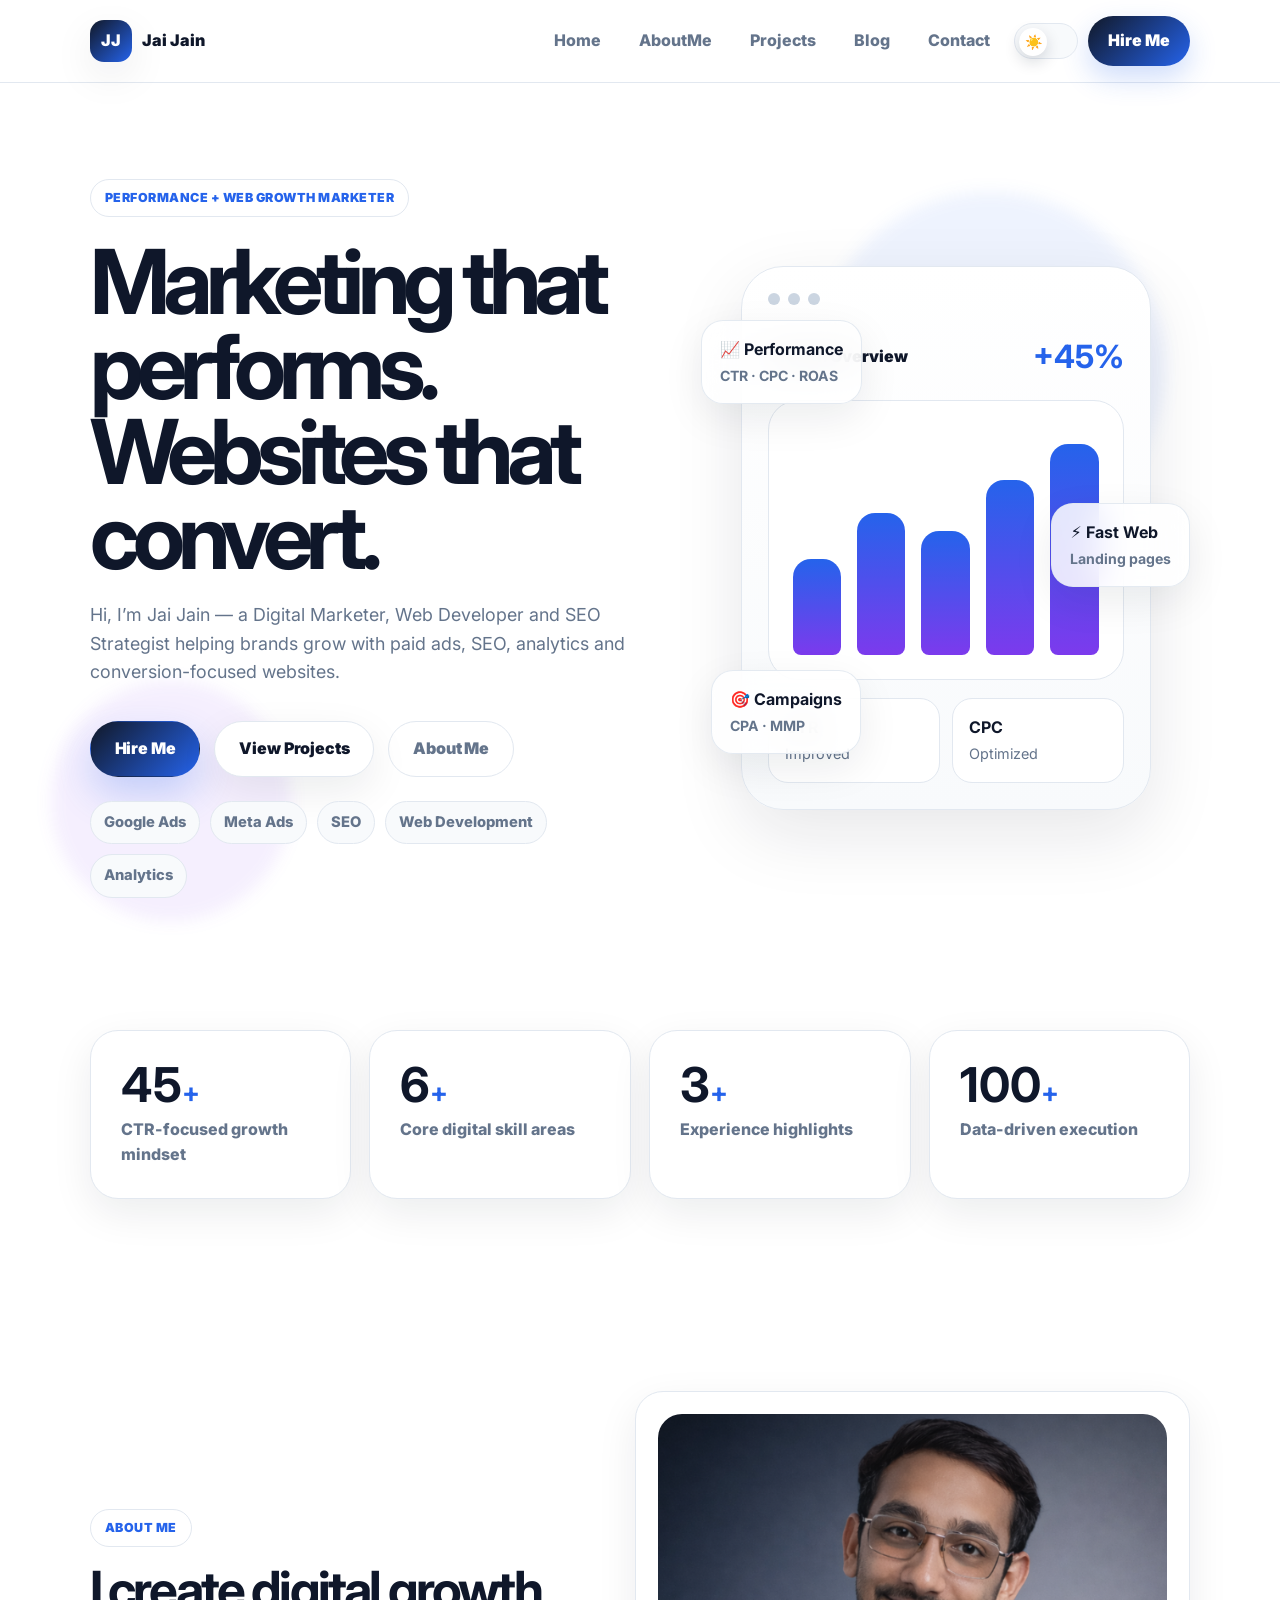
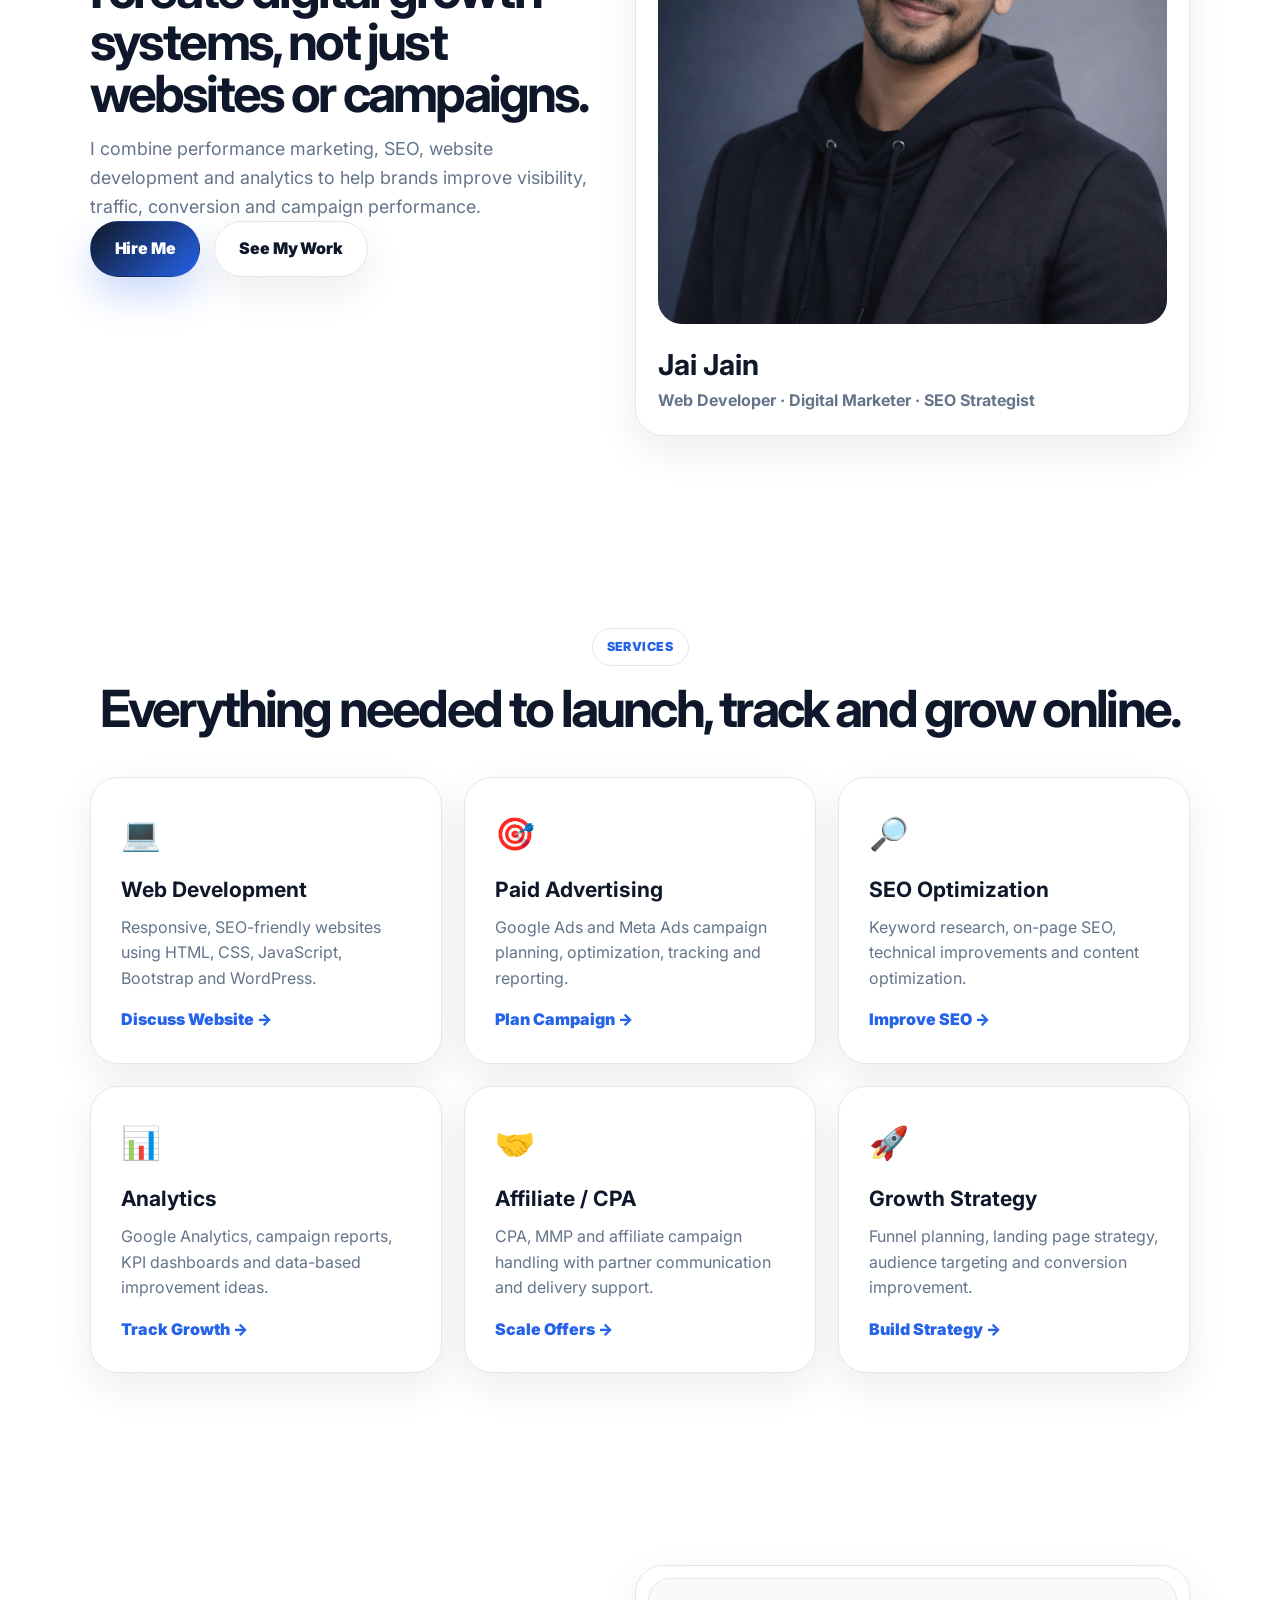
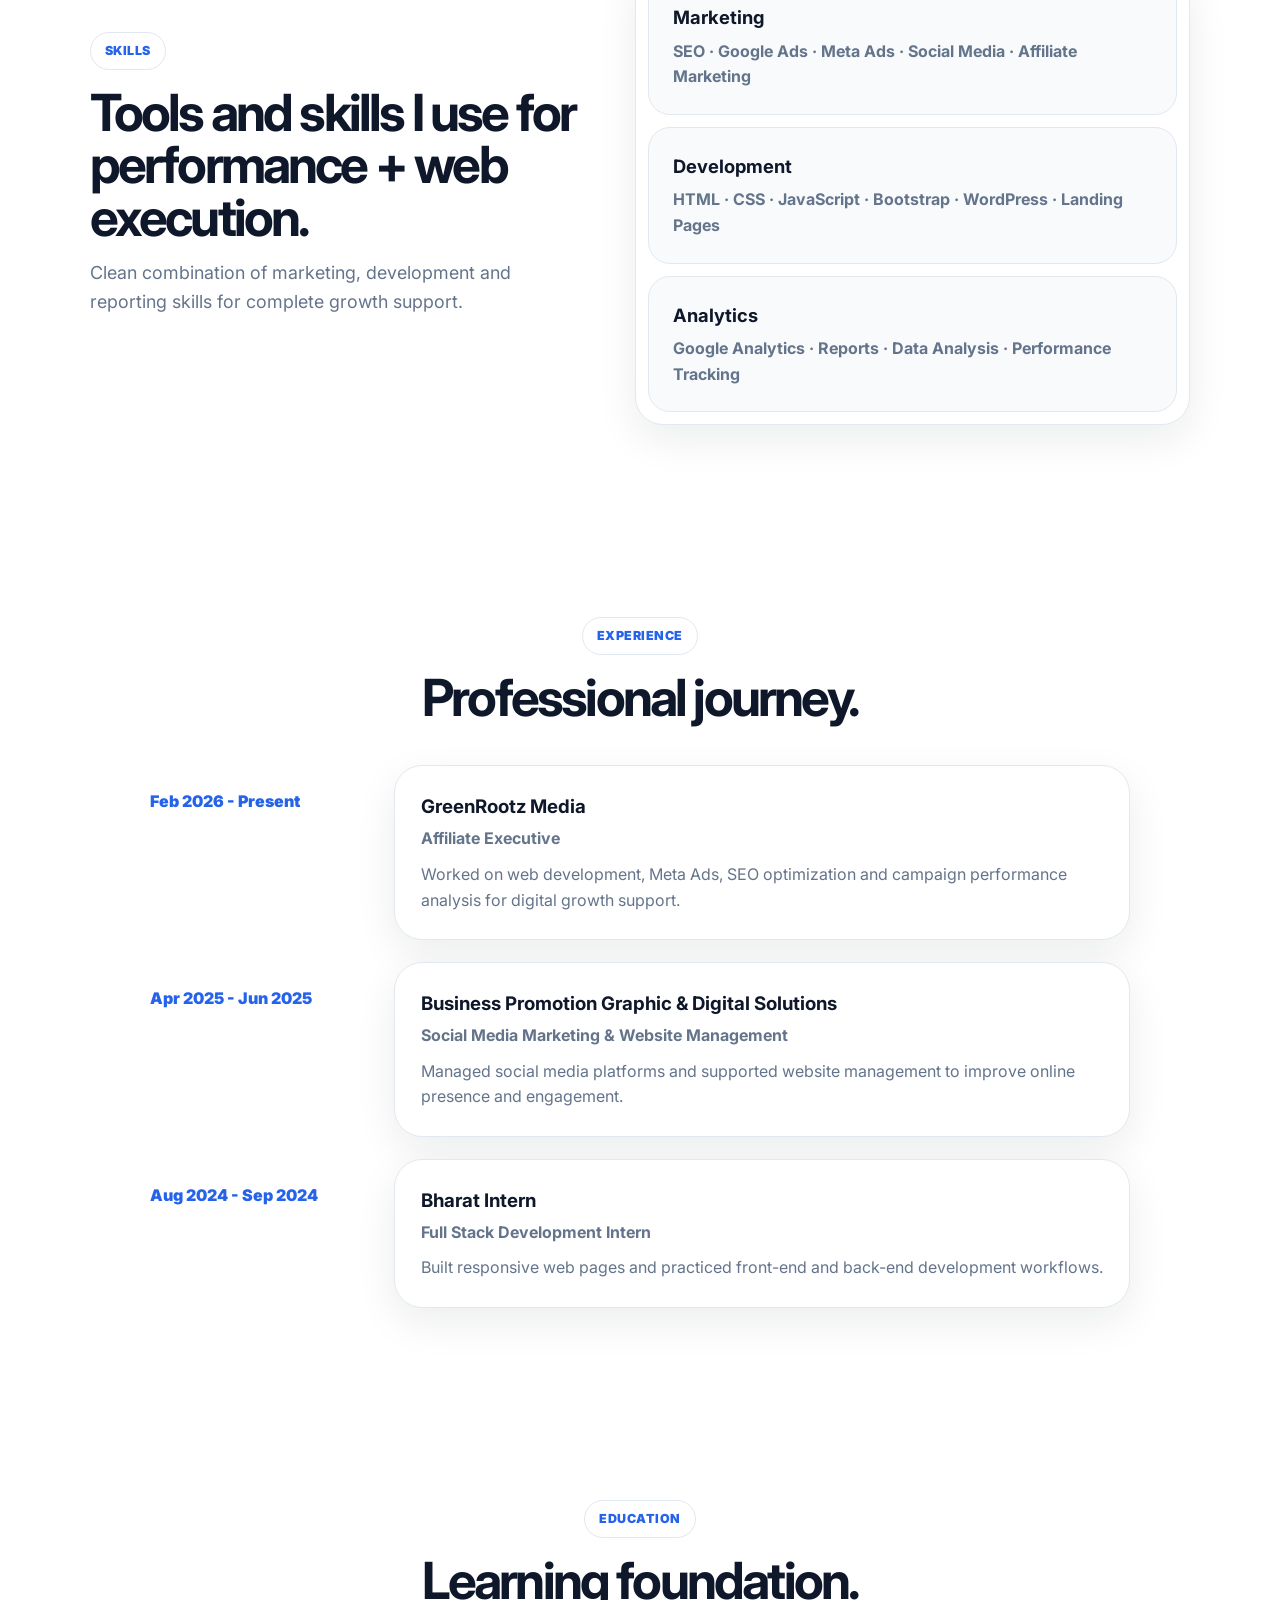
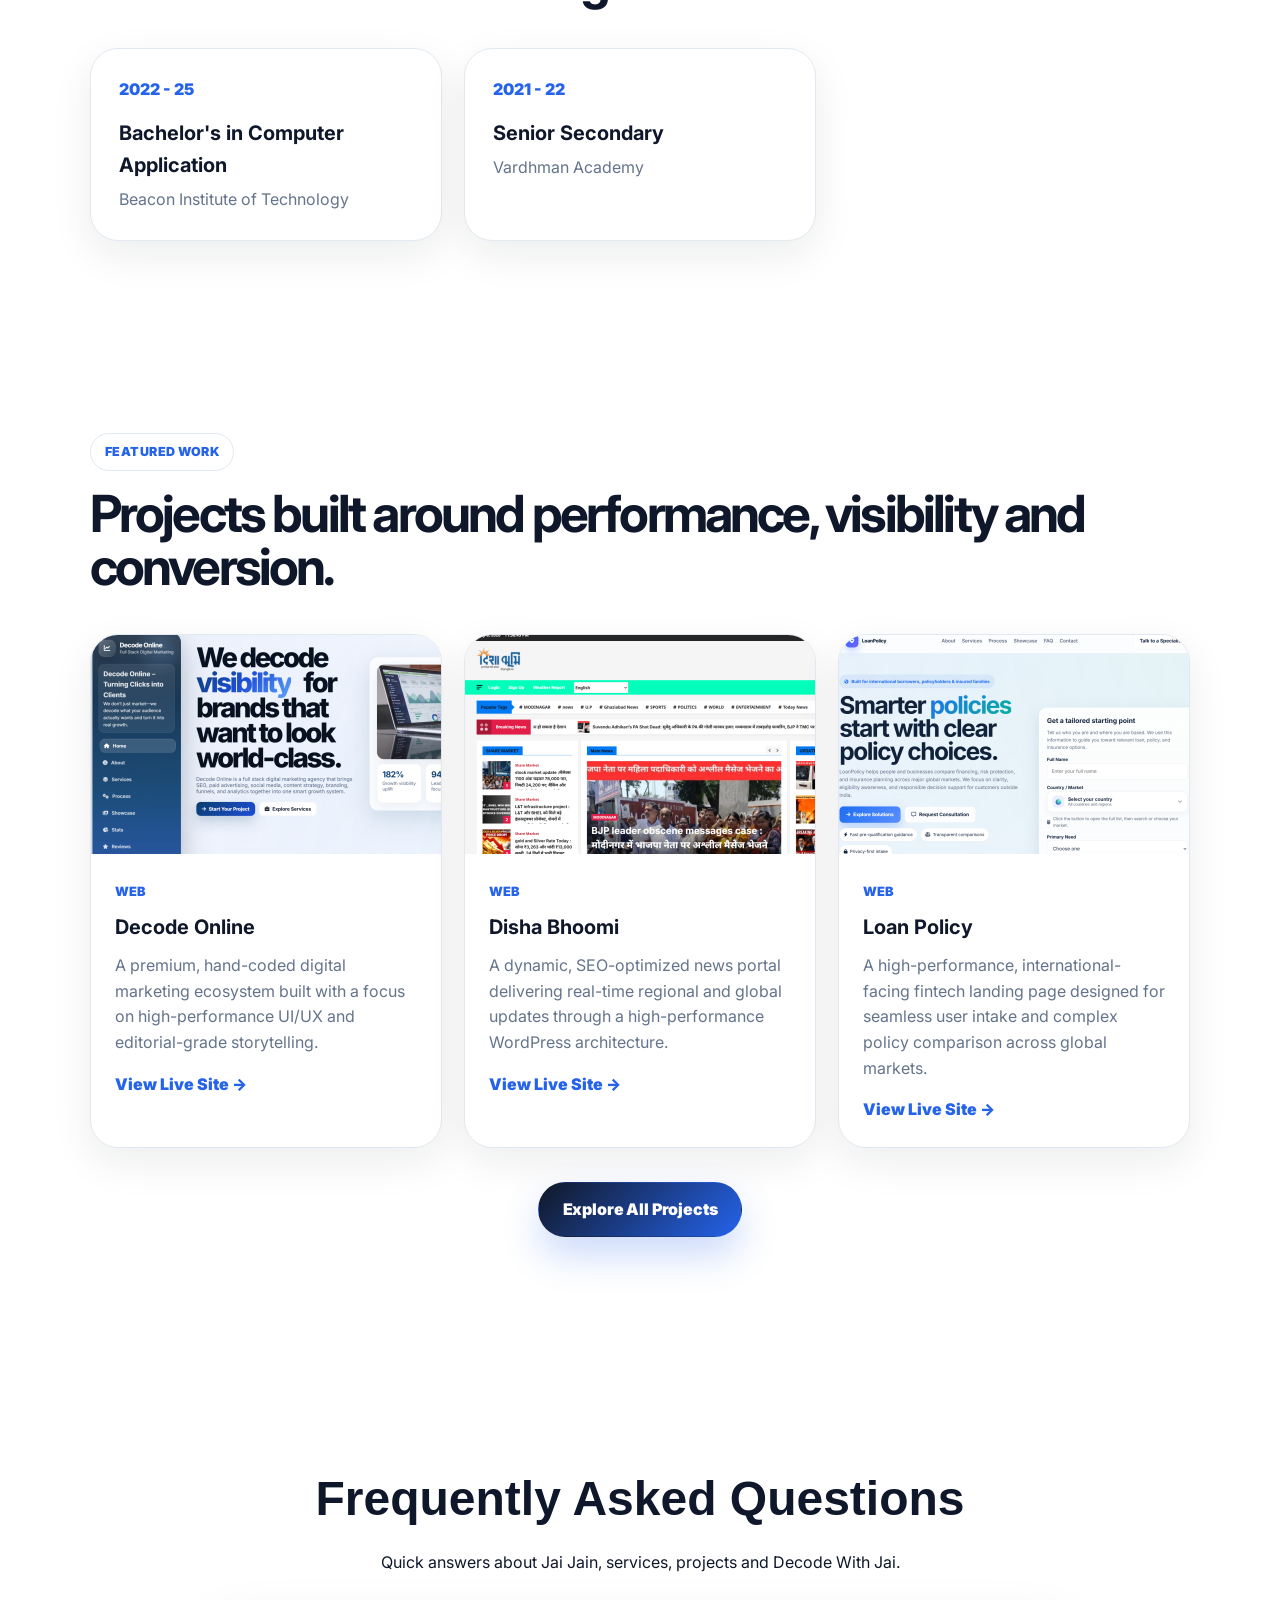
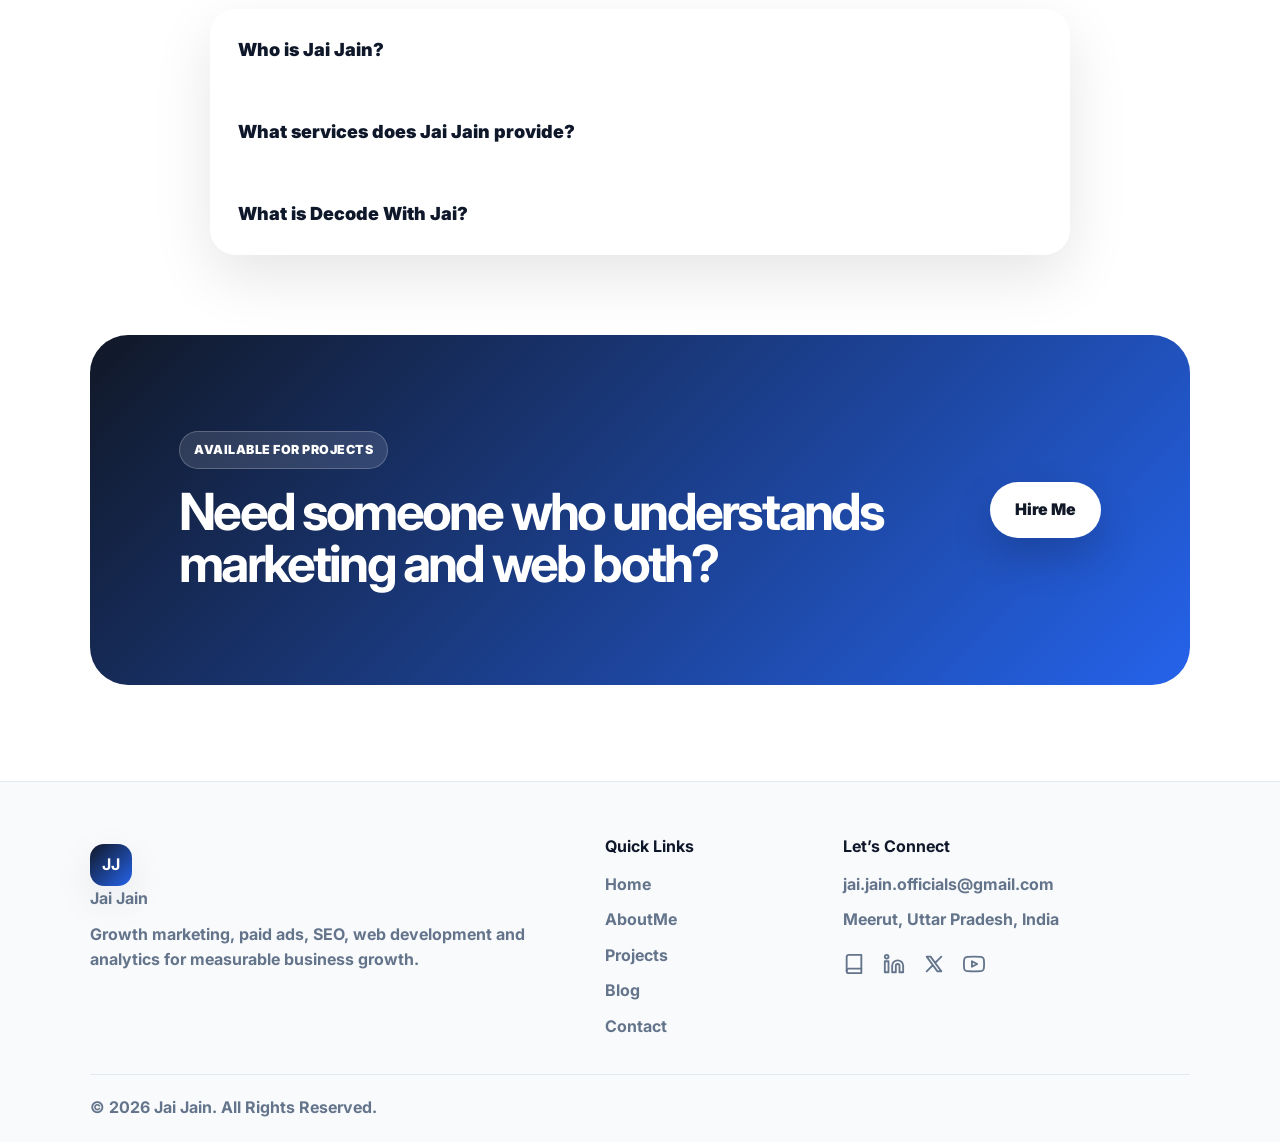
==== commit d3fc58d7: "add FAQ" ====
--- a/index.html
+++ b/index.html
@@ -29,6 +29,62 @@
   <meta name="twitter:card" content="summary_large_image">
   <meta name="twitter:title" content="Jai Jain Portfolio">
   <meta name="twitter:description" content="Web Developer & Growth Marketer">
+
+  <!-- Adding the links to rank on Google-->
+  <script type="application/ld+json">
+{
+  "@context": "https://schema.org",
+  "@type": "Person",
+  "@id": "https://www.jaijain.in/#jai-jain",
+  "name": "Jai Jain",
+  "alternateName": [
+    "Jai Jain",
+    "Decode With Jai"
+  ],
+  "url": "https://www.jaijain.in/",
+  "image": "https://www.jaijain.in/assets/images/jaijain.png",
+  "jobTitle": [
+    "Web Developer",
+    "SEO Specialist",
+    "Performance Marketer",
+    "Digital Marketer"
+  ],
+  "description": "Jai Jain is a Web Developer, SEO Specialist, Performance Marketer, and Digital Marketer from India. He works on website development, SEO, performance marketing, content strategy, and digital growth.",
+  "nationality": {
+    "@type": "Country",
+    "name": "India"
+  },
+  "knowsAbout": [
+    "Web Development",
+    "SEO",
+    "Search Engine Optimization",
+    "Technical SEO",
+    "On-Page SEO",
+    "Digital Marketing",
+    "Performance Marketing",
+    "Meta Ads",
+    "Google Ads",
+    "Content Marketing",
+    "Website Optimization",
+    "Landing Page Design",
+    "Data Science",
+    "Artificial Intelligence"
+  ],
+  "sameAs": [
+    "https://www.linkedin.com/in/-jai-jain/",
+    "https://github.com/decode-with-jai",
+    "https://x.com/Jai_Jain_",
+    "https://www.decodewithjai.in",
+    "https://in.pinterest.com/decodewithjai/",
+    "https://medium.com/@decodewithjai",
+    "https://www.youtube.com/@decodewiithjai"
+  ],
+  "mainEntityOfPage": {
+    "@type": "WebPage",
+    "@id": "https://www.jaijain.in/"
+  }
+}
+</script>
 
 
   <title>Jai Jain | Growth Marketer</title>
@@ -321,6 +377,48 @@
       <div class="center-btn reveal"><a class="btn btn-primary" href="projects.html">Explore All Projects</a></div>
     </section>
 
+    <section class="jj-faq" id="faq">
+      <div class="jj-faq-header">
+        <span class="jj-faq-badge">FAQ</span>
+        <h2>Frequently Asked Questions</h2>
+        <p>Quick answers about Jai Jain, services, projects and Decode With Jai.</p>
+      </div>
+
+      <div class="jj-faq-card">
+        <div class="jj-faq-item">
+          <button class="jj-faq-question" type="button">
+            <span>Who is Jai Jain?</span>
+            <span class="jj-faq-icon">+</span>
+          </button>
+          <div class="jj-faq-answer">
+            <p>Jai Jain is a Web Developer, SEO Specialist, Performance Marketer and Digital Marketer from India.</p>
+          </div>
+        </div>
+
+        <div class="jj-faq-item">
+          <button class="jj-faq-question" type="button">
+            <span>What services does Jai Jain provide?</span>
+            <span class="jj-faq-icon">+</span>
+          </button>
+          <div class="jj-faq-answer">
+            <p>He provides Web Development, SEO, Performance Marketing, Landing Page Design and Digital Growth
+              Consulting.</p>
+          </div>
+        </div>
+
+        <div class="jj-faq-item">
+          <button class="jj-faq-question" type="button">
+            <span>What is Decode With Jai?</span>
+            <span class="jj-faq-icon">+</span>
+          </button>
+          <div class="jj-faq-answer">
+            <p>Decode With Jai is a blog focused on AI, SEO, Digital Marketing, Web Development and Growth Strategies.
+            </p>
+          </div>
+        </div>
+      </div>
+    </section>
+
     <section class="section cta-section reveal">
       <div>
         <span class="eyebrow">Available for projects</span>
@@ -328,6 +426,8 @@
       </div>
       <a class="btn btn-light" href="contact.html">Hire Me</a>
     </section>
+
+
   </main>
 
   <footer class="footer">
--- a/css/style.css
+++ b/css/style.css
@@ -468,9 +468,144 @@
 }
 
 /* Ensure icons stay together on mobile */
-@media (max-width: 760px) {
-  .social-links {
-    margin-top: 25px;
-    gap: 22px;
+
+.jj-faq{
+  max-width:900px;
+  margin:80px auto;
+  padding:0 20px;
+}
+
+.jj-faq-header{
+  text-align:center;
+  margin-bottom:32px;
+}
+
+.jj-faq-badge{
+  display:inline-block;
+  padding:7px 14px;
+  border-radius:999px;
+  background:linear-gradient(135deg,var(--a),var(--b));
+  color:#fff;
+  font-size:12px;
+  font-weight:900;
+  letter-spacing:.14em;
+  margin-bottom:14px;
+}
+
+.jj-faq-header h2{
+  color:var(--text) !important;
+  -webkit-text-fill-color:var(--text) !important;
+  font-family:Syne, sans-serif;
+  font-size:clamp(32px,5vw,48px);
+  font-weight:900;
+  margin-bottom:12px;
+}
+
+.jj-faq-header p{
+  color:var(--sub);
+  font-size:16px;
+  line-height:1.7;
+  max-width:620px;
+  margin:0 auto;
+}
+
+.jj-faq-card{
+  background:var(--card);
+  border:1px solid var(--border);
+  border-radius:26px;
+  overflow:hidden;
+  backdrop-filter:blur(16px);
+  box-shadow:0 22px 60px rgba(0,0,0,.10);
+}
+
+.jj-faq-item{
+  border-bottom:1px solid var(--border);
+}
+
+.jj-faq-item:last-child{
+  border-bottom:none;
+}
+
+.jj-faq-question{
+  width:100%;
+  border:0;
+  background:transparent;
+  color:var(--text);
+  padding:24px 28px;
+  display:flex;
+  align-items:center;
+  justify-content:space-between;
+  gap:20px;
+  cursor:pointer;
+  text-align:left;
+  font-size:18px;
+  font-weight:900;
+  font-family:Inter, Arial, sans-serif;
+  transition:.25s ease;
+}
+
+.jj-faq-question:hover{
+  background:rgba(255,255,255,.05);
+}
+
+.jj-faq-question span:first-child{
+  color:var(--text);
+  -webkit-text-fill-color:var(--text);
+}
+
+.jj-faq-icon{
+  width:34px;
+  height:34px;
+  min-width:34px;
+  border-radius:50%;
+  background:linear-gradient(135deg,var(--a),var(--b));
+  color:#fff;
+  -webkit-text-fill-color:#fff;
+  display:flex;
+  align-items:center;
+  justify-content:center;
+  font-size:22px;
+  font-weight:900;
+  transition:.3s ease;
+}
+
+.jj-faq-answer{
+  max-height:0;
+  overflow:hidden;
+  opacity:0;
+  transition:max-height .35s ease, opacity .25s ease;
+}
+
+.jj-faq-answer p{
+  padding:0 28px 24px;
+  color:var(--sub);
+  font-size:16px;
+  line-height:1.8;
+  margin:0;
+}
+
+.jj-faq-item.open .jj-faq-answer{
+  max-height:220px;
+  opacity:1;
+}
+
+.jj-faq-item.open .jj-faq-icon{
+  transform:rotate(45deg);
+  background:linear-gradient(135deg,var(--b),var(--a));
+}
+
+@media(max-width:768px){
+  .jj-faq{
+    margin:55px auto;
+  }
+
+  .jj-faq-question{
+    padding:20px;
+    font-size:16px;
+  }
+
+  .jj-faq-answer p{
+    padding:0 20px 20px;
+    font-size:15px;
   }
 }
